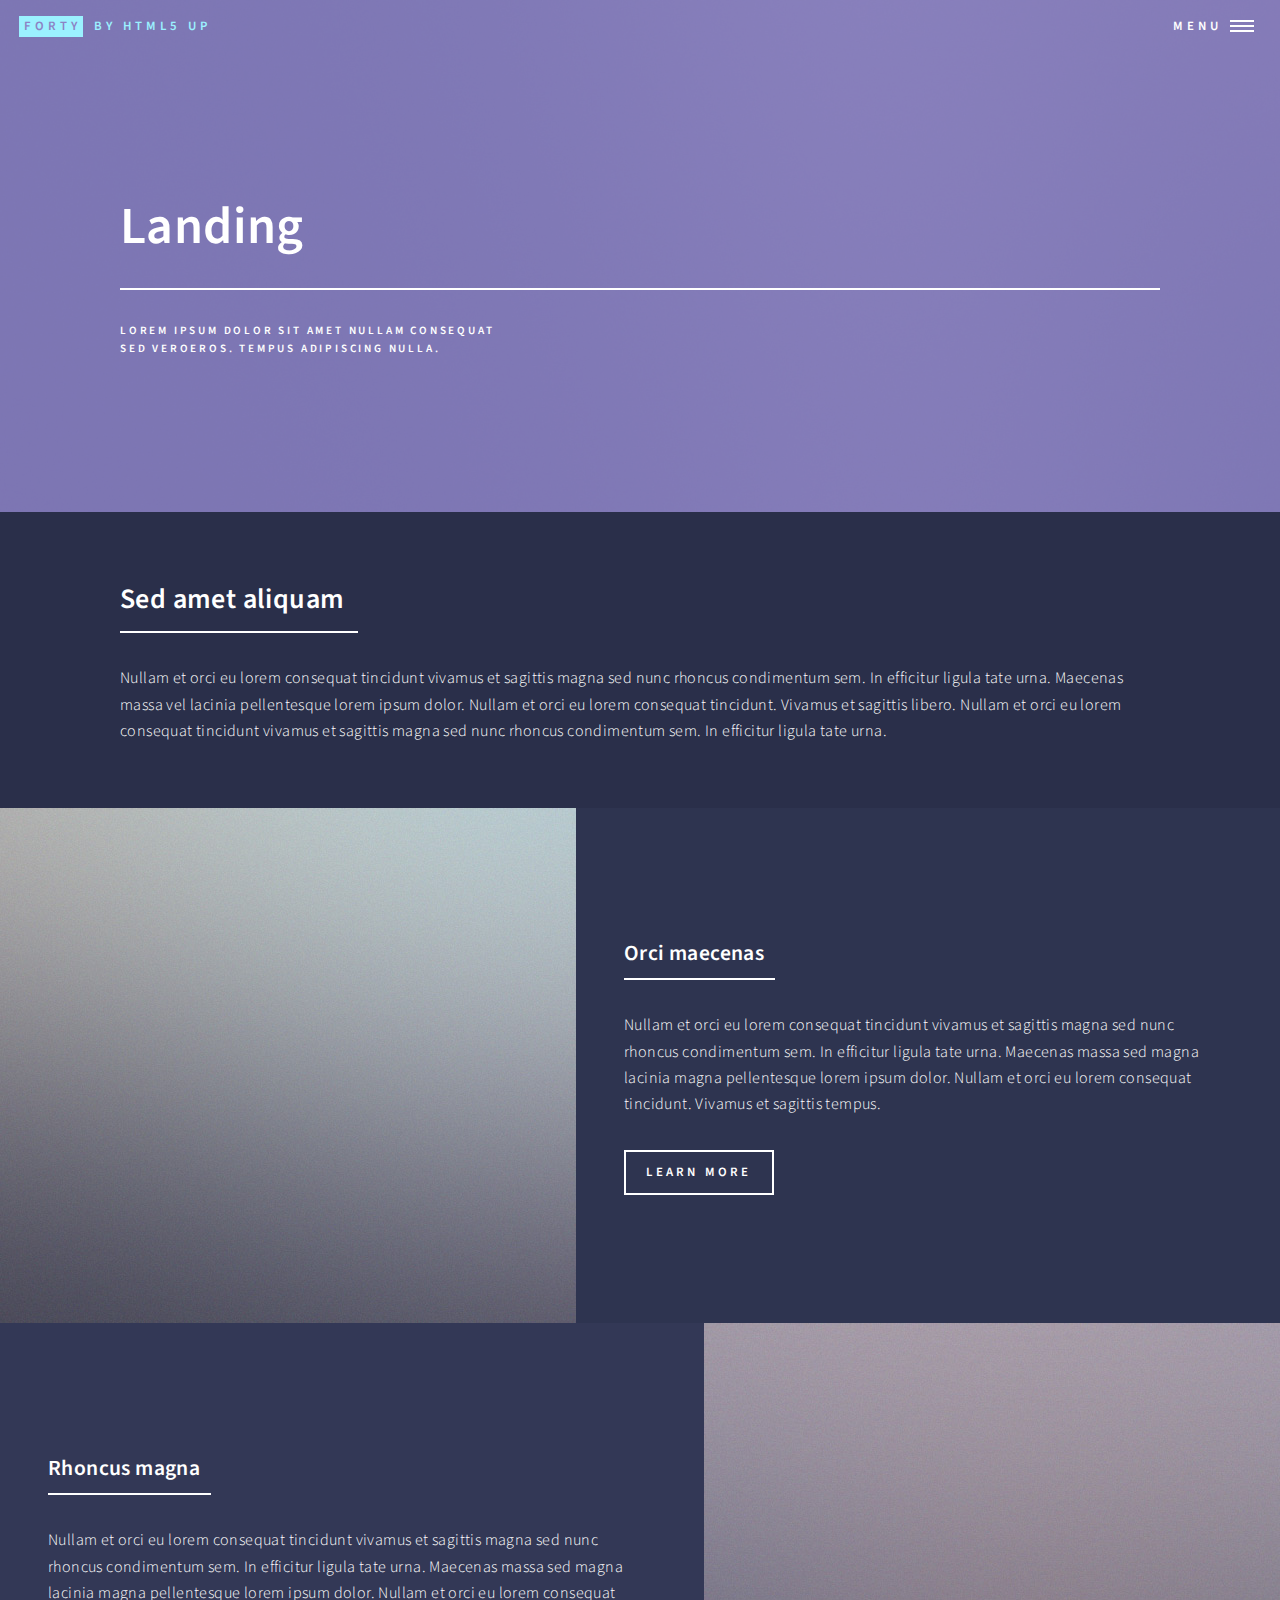
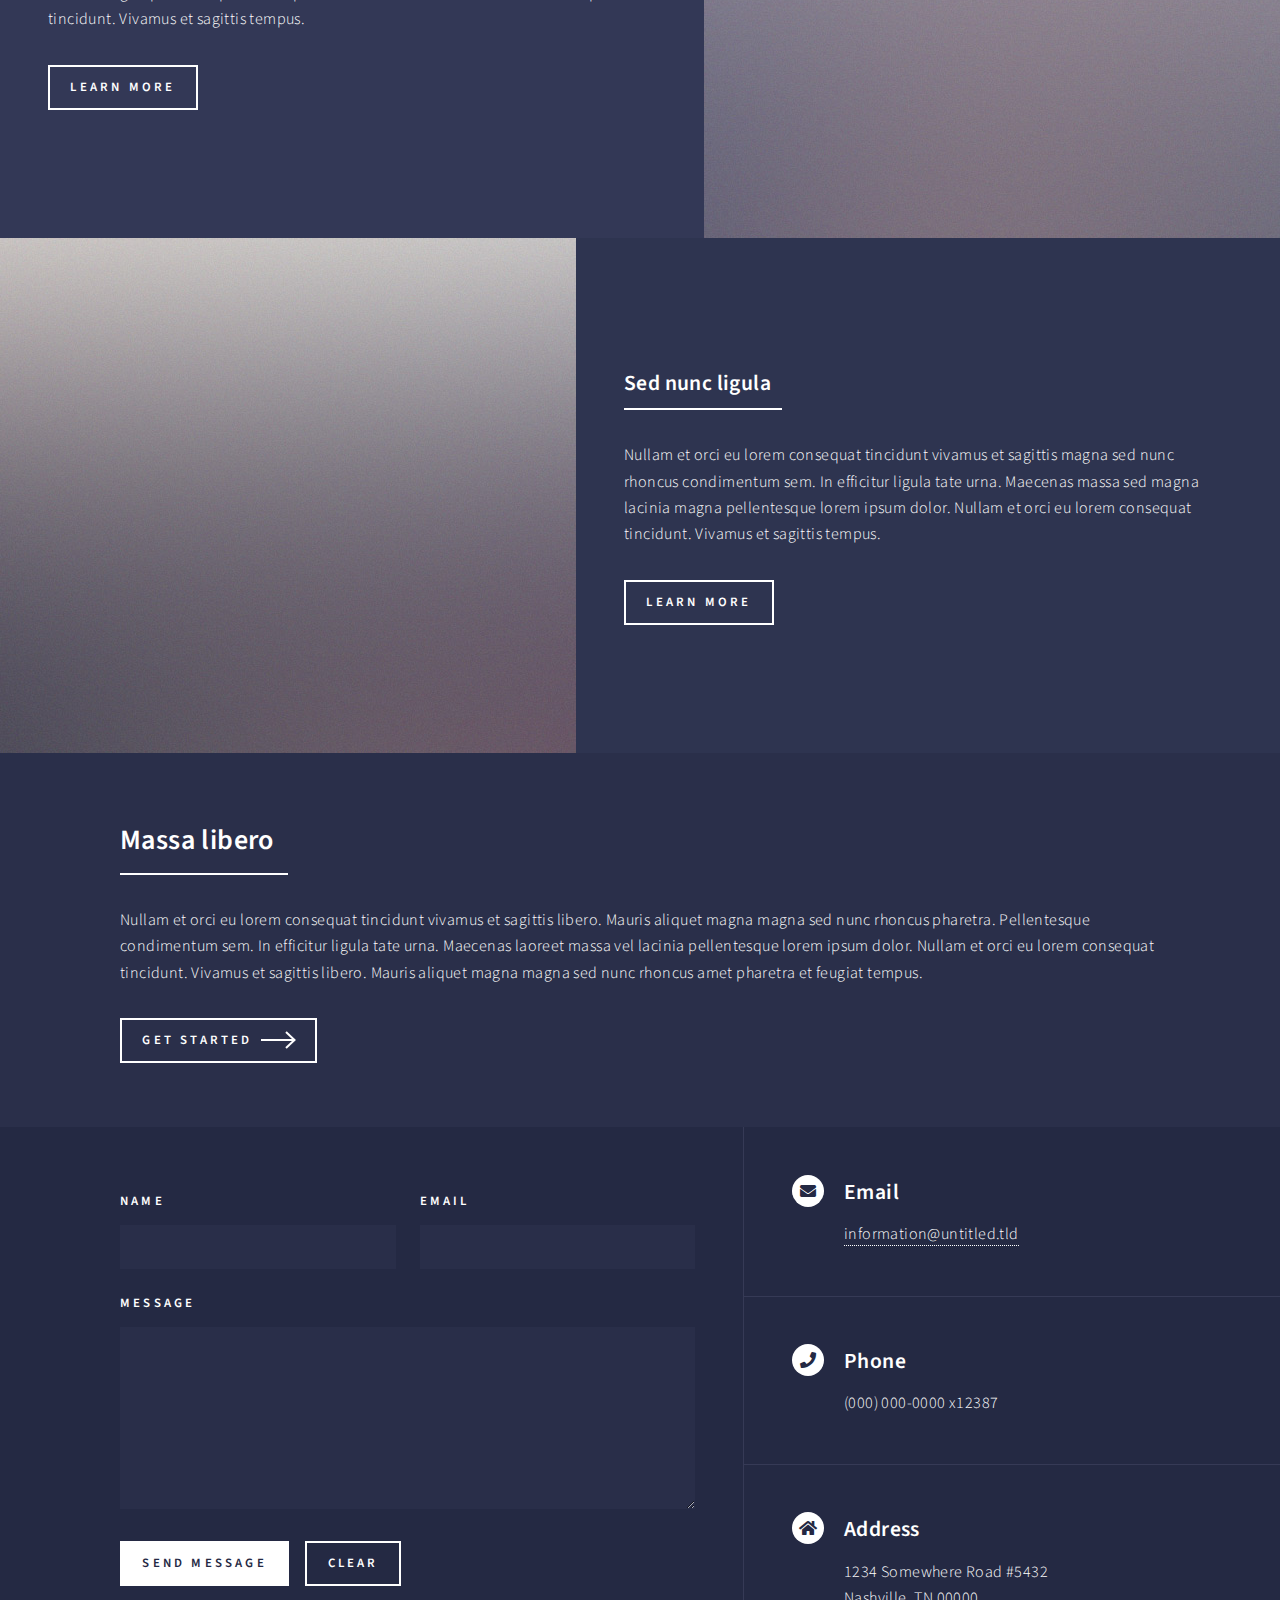
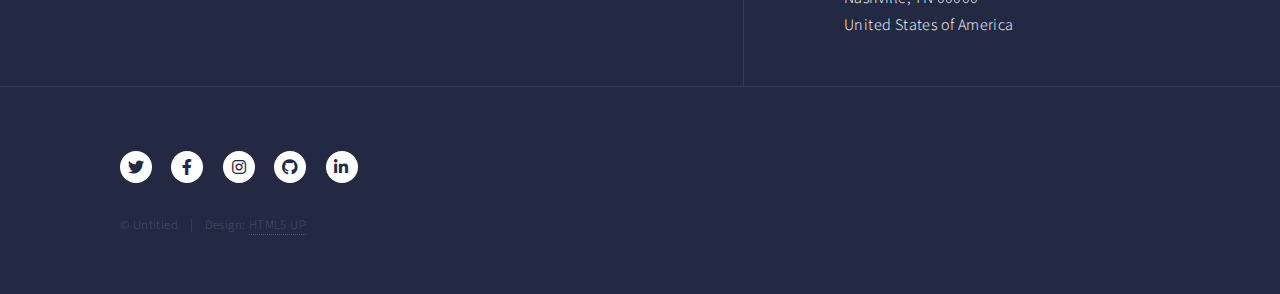
==== landing.html @ ec14e12d "first commit" ====
<!DOCTYPE HTML>
<!--
	Forty by HTML5 UP
	html5up.net | @ajlkn
	Free for personal and commercial use under the CCA 3.0 license (html5up.net/license)
-->
<html>
	<head>
		<title>Landing - Forty by HTML5 UP</title>
		<meta charset="utf-8" />
		<meta name="viewport" content="width=device-width, initial-scale=1, user-scalable=no" />
		<link rel="stylesheet" href="assets/css/main.css" />
		<noscript><link rel="stylesheet" href="assets/css/noscript.css" /></noscript>
	</head>
	<body class="is-preload">

		<!-- Wrapper -->
			<div id="wrapper">

				<!-- Header -->
				<!-- Note: The "styleN" class below should match that of the banner element. -->
					<header id="header" class="alt style2">
						<a href="index.html" class="logo"><strong>Forty</strong> <span>by HTML5 UP</span></a>
						<nav>
							<a href="#menu">Menu</a>
						</nav>
					</header>

				<!-- Menu -->
					<nav id="menu">
						<ul class="links">
							<li><a href="index.html">Home</a></li>
							<li><a href="landing.html">Landing</a></li>
							<li><a href="generic.html">Generic</a></li>
							<li><a href="elements.html">Elements</a></li>
						</ul>
						<ul class="actions stacked">
							<li><a href="#" class="button primary fit">Get Started</a></li>
							<li><a href="#" class="button fit">Log In</a></li>
						</ul>
					</nav>

				<!-- Banner -->
				<!-- Note: The "styleN" class below should match that of the header element. -->
					<section id="banner" class="style2">
						<div class="inner">
							<span class="image">
								<img src="images/pic07.jpg" alt="" />
							</span>
							<header class="major">
								<h1>Landing</h1>
							</header>
							<div class="content">
								<p>Lorem ipsum dolor sit amet nullam consequat<br />
								sed veroeros. tempus adipiscing nulla.</p>
							</div>
						</div>
					</section>

				<!-- Main -->
					<div id="main">

						<!-- One -->
							<section id="one">
								<div class="inner">
									<header class="major">
										<h2>Sed amet aliquam</h2>
									</header>
									<p>Nullam et orci eu lorem consequat tincidunt vivamus et sagittis magna sed nunc rhoncus condimentum sem. In efficitur ligula tate urna. Maecenas massa vel lacinia pellentesque lorem ipsum dolor. Nullam et orci eu lorem consequat tincidunt. Vivamus et sagittis libero. Nullam et orci eu lorem consequat tincidunt vivamus et sagittis magna sed nunc rhoncus condimentum sem. In efficitur ligula tate urna.</p>
								</div>
							</section>

						<!-- Two -->
							<section id="two" class="spotlights">
								<section>
									<a href="generic.html" class="image">
										<img src="images/pic08.jpg" alt="" data-position="center center" />
									</a>
									<div class="content">
										<div class="inner">
											<header class="major">
												<h3>Orci maecenas</h3>
											</header>
											<p>Nullam et orci eu lorem consequat tincidunt vivamus et sagittis magna sed nunc rhoncus condimentum sem. In efficitur ligula tate urna. Maecenas massa sed magna lacinia magna pellentesque lorem ipsum dolor. Nullam et orci eu lorem consequat tincidunt. Vivamus et sagittis tempus.</p>
											<ul class="actions">
												<li><a href="generic.html" class="button">Learn more</a></li>
											</ul>
										</div>
									</div>
								</section>
								<section>
									<a href="generic.html" class="image">
										<img src="images/pic09.jpg" alt="" data-position="top center" />
									</a>
									<div class="content">
										<div class="inner">
											<header class="major">
												<h3>Rhoncus magna</h3>
											</header>
											<p>Nullam et orci eu lorem consequat tincidunt vivamus et sagittis magna sed nunc rhoncus condimentum sem. In efficitur ligula tate urna. Maecenas massa sed magna lacinia magna pellentesque lorem ipsum dolor. Nullam et orci eu lorem consequat tincidunt. Vivamus et sagittis tempus.</p>
											<ul class="actions">
												<li><a href="generic.html" class="button">Learn more</a></li>
											</ul>
										</div>
									</div>
								</section>
								<section>
									<a href="generic.html" class="image">
										<img src="images/pic10.jpg" alt="" data-position="25% 25%" />
									</a>
									<div class="content">
										<div class="inner">
											<header class="major">
												<h3>Sed nunc ligula</h3>
											</header>
											<p>Nullam et orci eu lorem consequat tincidunt vivamus et sagittis magna sed nunc rhoncus condimentum sem. In efficitur ligula tate urna. Maecenas massa sed magna lacinia magna pellentesque lorem ipsum dolor. Nullam et orci eu lorem consequat tincidunt. Vivamus et sagittis tempus.</p>
											<ul class="actions">
												<li><a href="generic.html" class="button">Learn more</a></li>
											</ul>
										</div>
									</div>
								</section>
							</section>

						<!-- Three -->
							<section id="three">
								<div class="inner">
									<header class="major">
										<h2>Massa libero</h2>
									</header>
									<p>Nullam et orci eu lorem consequat tincidunt vivamus et sagittis libero. Mauris aliquet magna magna sed nunc rhoncus pharetra. Pellentesque condimentum sem. In efficitur ligula tate urna. Maecenas laoreet massa vel lacinia pellentesque lorem ipsum dolor. Nullam et orci eu lorem consequat tincidunt. Vivamus et sagittis libero. Mauris aliquet magna magna sed nunc rhoncus amet pharetra et feugiat tempus.</p>
									<ul class="actions">
										<li><a href="generic.html" class="button next">Get Started</a></li>
									</ul>
								</div>
							</section>

					</div>

				<!-- Contact -->
					<section id="contact">
						<div class="inner">
							<section>
								<form method="post" action="#">
									<div class="fields">
										<div class="field half">
											<label for="name">Name</label>
											<input type="text" name="name" id="name" />
										</div>
										<div class="field half">
											<label for="email">Email</label>
											<input type="text" name="email" id="email" />
										</div>
										<div class="field">
											<label for="message">Message</label>
											<textarea name="message" id="message" rows="6"></textarea>
										</div>
									</div>
									<ul class="actions">
										<li><input type="submit" value="Send Message" class="primary" /></li>
										<li><input type="reset" value="Clear" /></li>
									</ul>
								</form>
							</section>
							<section class="split">
								<section>
									<div class="contact-method">
										<span class="icon solid alt fa-envelope"></span>
										<h3>Email</h3>
										<a href="#">information@untitled.tld</a>
									</div>
								</section>
								<section>
									<div class="contact-method">
										<span class="icon solid alt fa-phone"></span>
										<h3>Phone</h3>
										<span>(000) 000-0000 x12387</span>
									</div>
								</section>
								<section>
									<div class="contact-method">
										<span class="icon solid alt fa-home"></span>
										<h3>Address</h3>
										<span>1234 Somewhere Road #5432<br />
										Nashville, TN 00000<br />
										United States of America</span>
									</div>
								</section>
							</section>
						</div>
					</section>

				<!-- Footer -->
					<footer id="footer">
						<div class="inner">
							<ul class="icons">
								<li><a href="#" class="icon brands alt fa-twitter"><span class="label">Twitter</span></a></li>
								<li><a href="#" class="icon brands alt fa-facebook-f"><span class="label">Facebook</span></a></li>
								<li><a href="#" class="icon brands alt fa-instagram"><span class="label">Instagram</span></a></li>
								<li><a href="#" class="icon brands alt fa-github"><span class="label">GitHub</span></a></li>
								<li><a href="#" class="icon brands alt fa-linkedin-in"><span class="label">LinkedIn</span></a></li>
							</ul>
							<ul class="copyright">
								<li>&copy; Untitled</li><li>Design: <a href="https://html5up.net">HTML5 UP</a></li>
							</ul>
						</div>
					</footer>

			</div>

		<!-- Scripts -->
			<script src="assets/js/jquery.min.js"></script>
			<script src="assets/js/jquery.scrolly.min.js"></script>
			<script src="assets/js/jquery.scrollex.min.js"></script>
			<script src="assets/js/browser.min.js"></script>
			<script src="assets/js/breakpoints.min.js"></script>
			<script src="assets/js/util.js"></script>
			<script src="assets/js/main.js"></script>

	</body>
</html>
---- assets/css/main.css ----
@import url(fontawesome-all.min.css);
@import url("https://fonts.googleapis.com/css?family=Source+Sans+Pro:300,300italic,600,600italic");

/*
	Forty by HTML5 UP
	html5up.net | @ajlkn
	Free for personal and commercial use under the CCA 3.0 license (html5up.net/license)
*/

html, body, div, span, applet, object,
iframe, h1, h2, h3, h4, h5, h6, p, blockquote,
pre, a, abbr, acronym, address, big, cite,
code, del, dfn, em, img, ins, kbd, q, s, samp,
small, strike, strong, sub, sup, tt, var, b,
u, i, center, dl, dt, dd, ol, ul, li, fieldset,
form, label, legend, table, caption, tbody,
tfoot, thead, tr, th, td, article, aside,
canvas, details, embed, figure, figcaption,
footer, header, hgroup, menu, nav, output, ruby,
section, summary, time, mark, audio, video {
	margin: 0;
	padding: 0;
	border: 0;
	font-size: 100%;
	font: inherit;
	vertical-align: baseline;}

article, aside, details, figcaption, figure,
footer, header, hgroup, menu, nav, section {
	display: block;}

body {
	line-height: 1;
}

ol, ul {
	list-style: none;
}

blockquote, q {
	quotes: none;
}

	blockquote:before, blockquote:after, q:before, q:after {
		content: '';
		content: none;
	}

table {
	border-collapse: collapse;
	border-spacing: 0;
}

body {
	-webkit-text-size-adjust: none;
}

mark {
	background-color: transparent;
	color: inherit;
}

input::-moz-focus-inner {
	border: 0;
	padding: 0;
}

input, select, textarea {
	-moz-appearance: none;
	-webkit-appearance: none;
	-ms-appearance: none;
	appearance: none;
}

/* Basic */

	@-ms-viewport {
		width: device-width;
	}

	body {
		-ms-overflow-style: scrollbar;
	}

	@media screen and (max-width: 480px) {

		html, body {
			min-width: 320px;
		}

	}

	html {
		box-sizing: border-box;
	}

	*, *:before, *:after {
		box-sizing: inherit;
	}

	body {
		background: #242943;
	}

		body.is-preload *, body.is-preload *:before, body.is-preload *:after {
			-moz-animation: none !important;
			-webkit-animation: none !important;
			-ms-animation: none !important;
			animation: none !important;
			-moz-transition: none !important;
			-webkit-transition: none !important;
			-ms-transition: none !important;
			transition: none !important;
		}

/* Type */

	body, input, select, textarea {
		color: #ffffff;
		font-family: "Source Sans Pro", Helvetica, sans-serif;
		font-size: 17pt;
		font-weight: 300;
		letter-spacing: 0.025em;
		line-height: 1.65;
	}

		@media screen and (max-width: 1680px) {

			body, input, select, textarea {
				font-size: 14pt;
			}

		}

		@media screen and (max-width: 1280px) {

			body, input, select, textarea {
				font-size: 12pt;
			}

		}

		@media screen and (max-width: 360px) {

			body, input, select, textarea {
				font-size: 11pt;
			}

		}

	a {
		-moz-transition: color 0.2s ease-in-out, border-bottom-color 0.2s ease-in-out;
		-webkit-transition: color 0.2s ease-in-out, border-bottom-color 0.2s ease-in-out;
		-ms-transition: color 0.2s ease-in-out, border-bottom-color 0.2s ease-in-out;
		transition: color 0.2s ease-in-out, border-bottom-color 0.2s ease-in-out;
		border-bottom: dotted 1px;
		color: inherit;
		text-decoration: none;
	}

		a:hover {
			border-bottom-color: transparent;
			color: #9bf1ff !important;
		}

		a:active {
			color: #53e3fb !important;
		}

	strong, b {
		color: #ffffff;
		font-weight: 600;
	}

	em, i {
		font-style: italic;
	}

	p {
		margin: 0 0 2em 0;
	}

	h1, h2, h3, h4, h5, h6 {
		color: #ffffff;
		font-weight: 600;
		line-height: 1.65;
		margin: 0 0 1em 0;
	}

		h1 a, h2 a, h3 a, h4 a, h5 a, h6 a {
			color: inherit;
			border-bottom: 0;
		}

	h1 {
		font-size: 2.5em;
	}

	h2 {
		font-size: 1.75em;
	}

	h3 {
		font-size: 1.35em;
	}

	h4 {
		font-size: 1.1em;
	}

	h5 {
		font-size: 0.9em;
	}

	h6 {
		font-size: 0.7em;
	}

	@media screen and (max-width: 736px) {

		h1 {
			font-size: 2em;
		}

		h2 {
			font-size: 1.5em;
		}

		h3 {
			font-size: 1.25em;
		}

	}

	sub {
		font-size: 0.8em;
		position: relative;
		top: 0.5em;
	}

	sup {
		font-size: 0.8em;
		position: relative;
		top: -0.5em;
	}

	blockquote {
		border-left: solid 4px rgba(212, 212, 255, 0.1);
		font-style: italic;
		margin: 0 0 2em 0;
		padding: 0.5em 0 0.5em 2em;
	}

	code {
		background: rgba(212, 212, 255, 0.035);
		font-family: "Courier New", monospace;
		font-size: 0.9em;
		margin: 0 0.25em;
		padding: 0.25em 0.65em;
	}

	pre {
		-webkit-overflow-scrolling: touch;
		font-family: "Courier New", monospace;
		font-size: 0.9em;
		margin: 0 0 2em 0;
	}

		pre code {
			display: block;
			line-height: 1.75;
			padding: 1em 1.5em;
			overflow-x: auto;
		}

	hr {
		border: 0;
		border-bottom: solid 1px rgba(212, 212, 255, 0.1);
		margin: 2em 0;
	}

		hr.major {
			margin: 3em 0;
		}

	.align-left {
		text-align: left;
	}

	.align-center {
		text-align: center;
	}

	.align-right {
		text-align: right;
	}

/* Row */

	.row {
		display: flex;
		flex-wrap: wrap;
		box-sizing: border-box;
		align-items: stretch;
	}

		.row > * {
			box-sizing: border-box;
		}

		.row.gtr-uniform > * > :last-child {
			margin-bottom: 0;
		}

		.row.aln-left {
			justify-content: flex-start;
		}

		.row.aln-center {
			justify-content: center;
		}

		.row.aln-right {
			justify-content: flex-end;
		}

		.row.aln-top {
			align-items: flex-start;
		}

		.row.aln-middle {
			align-items: center;
		}

		.row.aln-bottom {
			align-items: flex-end;
		}

		.row > .imp {
			order: -1;
		}

		.row > .col-1 {
			width: 8.33333%;
		}

		.row > .off-1 {
			margin-left: 8.33333%;
		}

		.row > .col-2 {
			width: 16.66667%;
		}

		.row > .off-2 {
			margin-left: 16.66667%;
		}

		.row > .col-3 {
			width: 25%;
		}

		.row > .off-3 {
			margin-left: 25%;
		}

		.row > .col-4 {
			width: 33.33333%;
		}

		.row > .off-4 {
			margin-left: 33.33333%;
		}

		.row > .col-5 {
			width: 41.66667%;
		}

		.row > .off-5 {
			margin-left: 41.66667%;
		}

		.row > .col-6 {
			width: 50%;
		}

		.row > .off-6 {
			margin-left: 50%;
		}

		.row > .col-7 {
			width: 58.33333%;
		}

		.row > .off-7 {
			margin-left: 58.33333%;
		}

		.row > .col-8 {
			width: 66.66667%;
		}

		.row > .off-8 {
			margin-left: 66.66667%;
		}

		.row > .col-9 {
			width: 75%;
		}

		.row > .off-9 {
			margin-left: 75%;
		}

		.row > .col-10 {
			width: 83.33333%;
		}

		.row > .off-10 {
			margin-left: 83.33333%;
		}

		.row > .col-11 {
			width: 91.66667%;
		}

		.row > .off-11 {
			margin-left: 91.66667%;
		}

		.row > .col-12 {
			width: 100%;
		}

		.row > .off-12 {
			margin-left: 100%;
		}

		.row.gtr-0 {
			margin-top: 0;
			margin-left: 0em;
		}

			.row.gtr-0 > * {
				padding: 0 0 0 0em;
			}

			.row.gtr-0.gtr-uniform {
				margin-top: 0em;
			}

				.row.gtr-0.gtr-uniform > * {
					padding-top: 0em;
				}

		.row.gtr-25 {
			margin-top: 0;
			margin-left: -0.5em;
		}

			.row.gtr-25 > * {
				padding: 0 0 0 0.5em;
			}

			.row.gtr-25.gtr-uniform {
				margin-top: -0.5em;
			}

				.row.gtr-25.gtr-uniform > * {
					padding-top: 0.5em;
				}

		.row.gtr-50 {
			margin-top: 0;
			margin-left: -1em;
		}

			.row.gtr-50 > * {
				padding: 0 0 0 1em;
			}

			.row.gtr-50.gtr-uniform {
				margin-top: -1em;
			}

				.row.gtr-50.gtr-uniform > * {
					padding-top: 1em;
				}

		.row {
			margin-top: 0;
			margin-left: -2em;
		}

			.row > * {
				padding: 0 0 0 2em;
			}

			.row.gtr-uniform {
				margin-top: -2em;
			}

				.row.gtr-uniform > * {
					padding-top: 2em;
				}

		.row.gtr-150 {
			margin-top: 0;
			margin-left: -3em;
		}

			.row.gtr-150 > * {
				padding: 0 0 0 3em;
			}

			.row.gtr-150.gtr-uniform {
				margin-top: -3em;
			}

				.row.gtr-150.gtr-uniform > * {
					padding-top: 3em;
				}

		.row.gtr-200 {
			margin-top: 0;
			margin-left: -4em;
		}

			.row.gtr-200 > * {
				padding: 0 0 0 4em;
			}

			.row.gtr-200.gtr-uniform {
				margin-top: -4em;
			}

				.row.gtr-200.gtr-uniform > * {
					padding-top: 4em;
				}

		@media screen and (max-width: 1680px) {

			.row {
				display: flex;
				flex-wrap: wrap;
				box-sizing: border-box;
				align-items: stretch;
			}

				.row > * {
					box-sizing: border-box;
				}

				.row.gtr-uniform > * > :last-child {
					margin-bottom: 0;
				}

				.row.aln-left {
					justify-content: flex-start;
				}

				.row.aln-center {
					justify-content: center;
				}

				.row.aln-right {
					justify-content: flex-end;
				}

				.row.aln-top {
					align-items: flex-start;
				}

				.row.aln-middle {
					align-items: center;
				}

				.row.aln-bottom {
					align-items: flex-end;
				}

				.row > .imp-xlarge {
					order: -1;
				}

				.row > .col-1-xlarge {
					width: 8.33333%;
				}

				.row > .off-1-xlarge {
					margin-left: 8.33333%;
				}

				.row > .col-2-xlarge {
					width: 16.66667%;
				}

				.row > .off-2-xlarge {
					margin-left: 16.66667%;
				}

				.row > .col-3-xlarge {
					width: 25%;
				}

				.row > .off-3-xlarge {
					margin-left: 25%;
				}

				.row > .col-4-xlarge {
					width: 33.33333%;
				}

				.row > .off-4-xlarge {
					margin-left: 33.33333%;
				}

				.row > .col-5-xlarge {
					width: 41.66667%;
				}

				.row > .off-5-xlarge {
					margin-left: 41.66667%;
				}

				.row > .col-6-xlarge {
					width: 50%;
				}

				.row > .off-6-xlarge {
					margin-left: 50%;
				}

				.row > .col-7-xlarge {
					width: 58.33333%;
				}

				.row > .off-7-xlarge {
					margin-left: 58.33333%;
				}

				.row > .col-8-xlarge {
					width: 66.66667%;
				}

				.row > .off-8-xlarge {
					margin-left: 66.66667%;
				}

				.row > .col-9-xlarge {
					width: 75%;
				}

				.row > .off-9-xlarge {
					margin-left: 75%;
				}

				.row > .col-10-xlarge {
					width: 83.33333%;
				}

				.row > .off-10-xlarge {
					margin-left: 83.33333%;
				}

				.row > .col-11-xlarge {
					width: 91.66667%;
				}

				.row > .off-11-xlarge {
					margin-left: 91.66667%;
				}

				.row > .col-12-xlarge {
					width: 100%;
				}

				.row > .off-12-xlarge {
					margin-left: 100%;
				}

				.row.gtr-0 {
					margin-top: 0;
					margin-left: 0em;
				}

					.row.gtr-0 > * {
						padding: 0 0 0 0em;
					}

					.row.gtr-0.gtr-uniform {
						margin-top: 0em;
					}

						.row.gtr-0.gtr-uniform > * {
							padding-top: 0em;
						}

				.row.gtr-25 {
					margin-top: 0;
					margin-left: -0.5em;
				}

					.row.gtr-25 > * {
						padding: 0 0 0 0.5em;
					}

					.row.gtr-25.gtr-uniform {
						margin-top: -0.5em;
					}

						.row.gtr-25.gtr-uniform > * {
							padding-top: 0.5em;
						}

				.row.gtr-50 {
					margin-top: 0;
					margin-left: -1em;
				}

					.row.gtr-50 > * {
						padding: 0 0 0 1em;
					}

					.row.gtr-50.gtr-uniform {
						margin-top: -1em;
					}

						.row.gtr-50.gtr-uniform > * {
							padding-top: 1em;
						}

				.row {
					margin-top: 0;
					margin-left: -2em;
				}

					.row > * {
						padding: 0 0 0 2em;
					}

					.row.gtr-uniform {
						margin-top: -2em;
					}

						.row.gtr-uniform > * {
							padding-top: 2em;
						}

				.row.gtr-150 {
					margin-top: 0;
					margin-left: -3em;
				}

					.row.gtr-150 > * {
						padding: 0 0 0 3em;
					}

					.row.gtr-150.gtr-uniform {
						margin-top: -3em;
					}

						.row.gtr-150.gtr-uniform > * {
							padding-top: 3em;
						}

				.row.gtr-200 {
					margin-top: 0;
					margin-left: -4em;
				}

					.row.gtr-200 > * {
						padding: 0 0 0 4em;
					}

					.row.gtr-200.gtr-uniform {
						margin-top: -4em;
					}

						.row.gtr-200.gtr-uniform > * {
							padding-top: 4em;
						}

		}

		@media screen and (max-width: 1280px) {

			.row {
				display: flex;
				flex-wrap: wrap;
				box-sizing: border-box;
				align-items: stretch;
			}

				.row > * {
					box-sizing: border-box;
				}

				.row.gtr-uniform > * > :last-child {
					margin-bottom: 0;
				}

				.row.aln-left {
					justify-content: flex-start;
				}

				.row.aln-center {
					justify-content: center;
				}

				.row.aln-right {
					justify-content: flex-end;
				}

				.row.aln-top {
					align-items: flex-start;
				}

				.row.aln-middle {
					align-items: center;
				}

				.row.aln-bottom {
					align-items: flex-end;
				}

				.row > .imp-large {
					order: -1;
				}

				.row > .col-1-large {
					width: 8.33333%;
				}

				.row > .off-1-large {
					margin-left: 8.33333%;
				}

				.row > .col-2-large {
					width: 16.66667%;
				}

				.row > .off-2-large {
					margin-left: 16.66667%;
				}

				.row > .col-3-large {
					width: 25%;
				}

				.row > .off-3-large {
					margin-left: 25%;
				}

				.row > .col-4-large {
					width: 33.33333%;
				}

				.row > .off-4-large {
					margin-left: 33.33333%;
				}

				.row > .col-5-large {
					width: 41.66667%;
				}

				.row > .off-5-large {
					margin-left: 41.66667%;
				}

				.row > .col-6-large {
					width: 50%;
				}

				.row > .off-6-large {
					margin-left: 50%;
				}

				.row > .col-7-large {
					width: 58.33333%;
				}

				.row > .off-7-large {
					margin-left: 58.33333%;
				}

				.row > .col-8-large {
					width: 66.66667%;
				}

				.row > .off-8-large {
					margin-left: 66.66667%;
				}

				.row > .col-9-large {
					width: 75%;
				}

				.row > .off-9-large {
					margin-left: 75%;
				}

				.row > .col-10-large {
					width: 83.33333%;
				}

				.row > .off-10-large {
					margin-left: 83.33333%;
				}

				.row > .col-11-large {
					width: 91.66667%;
				}

				.row > .off-11-large {
					margin-left: 91.66667%;
				}

				.row > .col-12-large {
					width: 100%;
				}

				.row > .off-12-large {
					margin-left: 100%;
				}

				.row.gtr-0 {
					margin-top: 0;
					margin-left: 0em;
				}

					.row.gtr-0 > * {
						padding: 0 0 0 0em;
					}

					.row.gtr-0.gtr-uniform {
						margin-top: 0em;
					}

						.row.gtr-0.gtr-uniform > * {
							padding-top: 0em;
						}

				.row.gtr-25 {
					margin-top: 0;
					margin-left: -0.375em;
				}

					.row.gtr-25 > * {
						padding: 0 0 0 0.375em;
					}

					.row.gtr-25.gtr-uniform {
						margin-top: -0.375em;
					}

						.row.gtr-25.gtr-uniform > * {
							padding-top: 0.375em;
						}

				.row.gtr-50 {
					margin-top: 0;
					margin-left: -0.75em;
				}

					.row.gtr-50 > * {
						padding: 0 0 0 0.75em;
					}

					.row.gtr-50.gtr-uniform {
						margin-top: -0.75em;
					}

						.row.gtr-50.gtr-uniform > * {
							padding-top: 0.75em;
						}

				.row {
					margin-top: 0;
					margin-left: -1.5em;
				}

					.row > * {
						padding: 0 0 0 1.5em;
					}

					.row.gtr-uniform {
						margin-top: -1.5em;
					}

						.row.gtr-uniform > * {
							padding-top: 1.5em;
						}

				.row.gtr-150 {
					margin-top: 0;
					margin-left: -2.25em;
				}

					.row.gtr-150 > * {
						padding: 0 0 0 2.25em;
					}

					.row.gtr-150.gtr-uniform {
						margin-top: -2.25em;
					}

						.row.gtr-150.gtr-uniform > * {
							padding-top: 2.25em;
						}

				.row.gtr-200 {
					margin-top: 0;
					margin-left: -3em;
				}

					.row.gtr-200 > * {
						padding: 0 0 0 3em;
					}

					.row.gtr-200.gtr-uniform {
						margin-top: -3em;
					}

						.row.gtr-200.gtr-uniform > * {
							padding-top: 3em;
						}

		}

		@media screen and (max-width: 980px) {

			.row {
				display: flex;
				flex-wrap: wrap;
				box-sizing: border-box;
				align-items: stretch;
			}

				.row > * {
					box-sizing: border-box;
				}

				.row.gtr-uniform > * > :last-child {
					margin-bottom: 0;
				}

				.row.aln-left {
					justify-content: flex-start;
				}

				.row.aln-center {
					justify-content: center;
				}

				.row.aln-right {
					justify-content: flex-end;
				}

				.row.aln-top {
					align-items: flex-start;
				}

				.row.aln-middle {
					align-items: center;
				}

				.row.aln-bottom {
					align-items: flex-end;
				}

				.row > .imp-medium {
					order: -1;
				}

				.row > .col-1-medium {
					width: 8.33333%;
				}

				.row > .off-1-medium {
					margin-left: 8.33333%;
				}

				.row > .col-2-medium {
					width: 16.66667%;
				}

				.row > .off-2-medium {
					margin-left: 16.66667%;
				}

				.row > .col-3-medium {
					width: 25%;
				}

				.row > .off-3-medium {
					margin-left: 25%;
				}

				.row > .col-4-medium {
					width: 33.33333%;
				}

				.row > .off-4-medium {
					margin-left: 33.33333%;
				}

				.row > .col-5-medium {
					width: 41.66667%;
				}

				.row > .off-5-medium {
					margin-left: 41.66667%;
				}

				.row > .col-6-medium {
					width: 50%;
				}

				.row > .off-6-medium {
					margin-left: 50%;
				}

				.row > .col-7-medium {
					width: 58.33333%;
				}

				.row > .off-7-medium {
					margin-left: 58.33333%;
				}

				.row > .col-8-medium {
					width: 66.66667%;
				}

				.row > .off-8-medium {
					margin-left: 66.66667%;
				}

				.row > .col-9-medium {
					width: 75%;
				}

				.row > .off-9-medium {
					margin-left: 75%;
				}

				.row > .col-10-medium {
					width: 83.33333%;
				}

				.row > .off-10-medium {
					margin-left: 83.33333%;
				}

				.row > .col-11-medium {
					width: 91.66667%;
				}

				.row > .off-11-medium {
					margin-left: 91.66667%;
				}

				.row > .col-12-medium {
					width: 100%;
				}

				.row > .off-12-medium {
					margin-left: 100%;
				}

				.row.gtr-0 {
					margin-top: 0;
					margin-left: 0em;
				}

					.row.gtr-0 > * {
						padding: 0 0 0 0em;
					}

					.row.gtr-0.gtr-uniform {
						margin-top: 0em;
					}

						.row.gtr-0.gtr-uniform > * {
							padding-top: 0em;
						}

				.row.gtr-25 {
					margin-top: 0;
					margin-left: -0.375em;
				}

					.row.gtr-25 > * {
						padding: 0 0 0 0.375em;
					}

					.row.gtr-25.gtr-uniform {
						margin-top: -0.375em;
					}

						.row.gtr-25.gtr-uniform > * {
							padding-top: 0.375em;
						}

				.row.gtr-50 {
					margin-top: 0;
					margin-left: -0.75em;
				}

					.row.gtr-50 > * {
						padding: 0 0 0 0.75em;
					}

					.row.gtr-50.gtr-uniform {
						margin-top: -0.75em;
					}

						.row.gtr-50.gtr-uniform > * {
							padding-top: 0.75em;
						}

				.row {
					margin-top: 0;
					margin-left: -1.5em;
				}

					.row > * {
						padding: 0 0 0 1.5em;
					}

					.row.gtr-uniform {
						margin-top: -1.5em;
					}

						.row.gtr-uniform > * {
							padding-top: 1.5em;
						}

				.row.gtr-150 {
					margin-top: 0;
					margin-left: -2.25em;
				}

					.row.gtr-150 > * {
						padding: 0 0 0 2.25em;
					}

					.row.gtr-150.gtr-uniform {
						margin-top: -2.25em;
					}

						.row.gtr-150.gtr-uniform > * {
							padding-top: 2.25em;
						}

				.row.gtr-200 {
					margin-top: 0;
					margin-left: -3em;
				}

					.row.gtr-200 > * {
						padding: 0 0 0 3em;
					}

					.row.gtr-200.gtr-uniform {
						margin-top: -3em;
					}

						.row.gtr-200.gtr-uniform > * {
							padding-top: 3em;
						}

		}

		@media screen and (max-width: 736px) {

			.row {
				display: flex;
				flex-wrap: wrap;
				box-sizing: border-box;
				align-items: stretch;
			}

				.row > * {
					box-sizing: border-box;
				}

				.row.gtr-uniform > * > :last-child {
					margin-bottom: 0;
				}

				.row.aln-left {
					justify-content: flex-start;
				}

				.row.aln-center {
					justify-content: center;
				}

				.row.aln-right {
					justify-content: flex-end;
				}

				.row.aln-top {
					align-items: flex-start;
				}

				.row.aln-middle {
					align-items: center;
				}

				.row.aln-bottom {
					align-items: flex-end;
				}

				.row > .imp-small {
					order: -1;
				}

				.row > .col-1-small {
					width: 8.33333%;
				}

				.row > .off-1-small {
					margin-left: 8.33333%;
				}

				.row > .col-2-small {
					width: 16.66667%;
				}

				.row > .off-2-small {
					margin-left: 16.66667%;
				}

				.row > .col-3-small {
					width: 25%;
				}

				.row > .off-3-small {
					margin-left: 25%;
				}

				.row > .col-4-small {
					width: 33.33333%;
				}

				.row > .off-4-small {
					margin-left: 33.33333%;
				}

				.row > .col-5-small {
					width: 41.66667%;
				}

				.row > .off-5-small {
					margin-left: 41.66667%;
				}

				.row > .col-6-small {
					width: 50%;
				}

				.row > .off-6-small {
					margin-left: 50%;
				}

				.row > .col-7-small {
					width: 58.33333%;
				}

				.row > .off-7-small {
					margin-left: 58.33333%;
				}

				.row > .col-8-small {
					width: 66.66667%;
				}

				.row > .off-8-small {
					margin-left: 66.66667%;
				}

				.row > .col-9-small {
					width: 75%;
				}

				.row > .off-9-small {
					margin-left: 75%;
				}

				.row > .col-10-small {
					width: 83.33333%;
				}

				.row > .off-10-small {
					margin-left: 83.33333%;
				}

				.row > .col-11-small {
					width: 91.66667%;
				}

				.row > .off-11-small {
					margin-left: 91.66667%;
				}

				.row > .col-12-small {
					width: 100%;
				}

				.row > .off-12-small {
					margin-left: 100%;
				}

				.row.gtr-0 {
					margin-top: 0;
					margin-left: 0em;
				}

					.row.gtr-0 > * {
						padding: 0 0 0 0em;
					}

					.row.gtr-0.gtr-uniform {
						margin-top: 0em;
					}

						.row.gtr-0.gtr-uniform > * {
							padding-top: 0em;
						}

				.row.gtr-25 {
					margin-top: 0;
					margin-left: -0.3125em;
				}

					.row.gtr-25 > * {
						padding: 0 0 0 0.3125em;
					}

					.row.gtr-25.gtr-uniform {
						margin-top: -0.3125em;
					}

						.row.gtr-25.gtr-uniform > * {
							padding-top: 0.3125em;
						}

				.row.gtr-50 {
					margin-top: 0;
					margin-left: -0.625em;
				}

					.row.gtr-50 > * {
						padding: 0 0 0 0.625em;
					}

					.row.gtr-50.gtr-uniform {
						margin-top: -0.625em;
					}

						.row.gtr-50.gtr-uniform > * {
							padding-top: 0.625em;
						}

				.row {
					margin-top: 0;
					margin-left: -1.25em;
				}

					.row > * {
						padding: 0 0 0 1.25em;
					}

					.row.gtr-uniform {
						margin-top: -1.25em;
					}

						.row.gtr-uniform > * {
							padding-top: 1.25em;
						}

				.row.gtr-150 {
					margin-top: 0;
					margin-left: -1.875em;
				}

					.row.gtr-150 > * {
						padding: 0 0 0 1.875em;
					}

					.row.gtr-150.gtr-uniform {
						margin-top: -1.875em;
					}

						.row.gtr-150.gtr-uniform > * {
							padding-top: 1.875em;
						}

				.row.gtr-200 {
					margin-top: 0;
					margin-left: -2.5em;
				}

					.row.gtr-200 > * {
						padding: 0 0 0 2.5em;
					}

					.row.gtr-200.gtr-uniform {
						margin-top: -2.5em;
					}

						.row.gtr-200.gtr-uniform > * {
							padding-top: 2.5em;
						}

		}

		@media screen and (max-width: 480px) {

			.row {
				display: flex;
				flex-wrap: wrap;
				box-sizing: border-box;
				align-items: stretch;
			}

				.row > * {
					box-sizing: border-box;
				}

				.row.gtr-uniform > * > :last-child {
					margin-bottom: 0;
				}

				.row.aln-left {
					justify-content: flex-start;
				}

				.row.aln-center {
					justify-content: center;
				}

				.row.aln-right {
					justify-content: flex-end;
				}

				.row.aln-top {
					align-items: flex-start;
				}

				.row.aln-middle {
					align-items: center;
				}

				.row.aln-bottom {
					align-items: flex-end;
				}

				.row > .imp-xsmall {
					order: -1;
				}

				.row > .col-1-xsmall {
					width: 8.33333%;
				}

				.row > .off-1-xsmall {
					margin-left: 8.33333%;
				}

				.row > .col-2-xsmall {
					width: 16.66667%;
				}

				.row > .off-2-xsmall {
					margin-left: 16.66667%;
				}

				.row > .col-3-xsmall {
					width: 25%;
				}

				.row > .off-3-xsmall {
					margin-left: 25%;
				}

				.row > .col-4-xsmall {
					width: 33.33333%;
				}

				.row > .off-4-xsmall {
					margin-left: 33.33333%;
				}

				.row > .col-5-xsmall {
					width: 41.66667%;
				}

				.row > .off-5-xsmall {
					margin-left: 41.66667%;
				}

				.row > .col-6-xsmall {
					width: 50%;
				}

				.row > .off-6-xsmall {
					margin-left: 50%;
				}

				.row > .col-7-xsmall {
					width: 58.33333%;
				}

				.row > .off-7-xsmall {
					margin-left: 58.33333%;
				}

				.row > .col-8-xsmall {
					width: 66.66667%;
				}

				.row > .off-8-xsmall {
					margin-left: 66.66667%;
				}

				.row > .col-9-xsmall {
					width: 75%;
				}

				.row > .off-9-xsmall {
					margin-left: 75%;
				}

				.row > .col-10-xsmall {
					width: 83.33333%;
				}

				.row > .off-10-xsmall {
					margin-left: 83.33333%;
				}

				.row > .col-11-xsmall {
					width: 91.66667%;
				}

				.row > .off-11-xsmall {
					margin-left: 91.66667%;
				}

				.row > .col-12-xsmall {
					width: 100%;
				}

				.row > .off-12-xsmall {
					margin-left: 100%;
				}

				.row.gtr-0 {
					margin-top: 0;
					margin-left: 0em;
				}

					.row.gtr-0 > * {
						padding: 0 0 0 0em;
					}

					.row.gtr-0.gtr-uniform {
						margin-top: 0em;
					}

						.row.gtr-0.gtr-uniform > * {
							padding-top: 0em;
						}

				.row.gtr-25 {
					margin-top: 0;
					margin-left: -0.3125em;
				}

					.row.gtr-25 > * {
						padding: 0 0 0 0.3125em;
					}

					.row.gtr-25.gtr-uniform {
						margin-top: -0.3125em;
					}

						.row.gtr-25.gtr-uniform > * {
							padding-top: 0.3125em;
						}

				.row.gtr-50 {
					margin-top: 0;
					margin-left: -0.625em;
				}

					.row.gtr-50 > * {
						padding: 0 0 0 0.625em;
					}

					.row.gtr-50.gtr-uniform {
						margin-top: -0.625em;
					}

						.row.gtr-50.gtr-uniform > * {
							padding-top: 0.625em;
						}

				.row {
					margin-top: 0;
					margin-left: -1.25em;
				}

					.row > * {
						padding: 0 0 0 1.25em;
					}

					.row.gtr-uniform {
						margin-top: -1.25em;
					}

						.row.gtr-uniform > * {
							padding-top: 1.25em;
						}

				.row.gtr-150 {
					margin-top: 0;
					margin-left: -1.875em;
				}

					.row.gtr-150 > * {
						padding: 0 0 0 1.875em;
					}

					.row.gtr-150.gtr-uniform {
						margin-top: -1.875em;
					}

						.row.gtr-150.gtr-uniform > * {
							padding-top: 1.875em;
						}

				.row.gtr-200 {
					margin-top: 0;
					margin-left: -2.5em;
				}

					.row.gtr-200 > * {
						padding: 0 0 0 2.5em;
					}

					.row.gtr-200.gtr-uniform {
						margin-top: -2.5em;
					}

						.row.gtr-200.gtr-uniform > * {
							padding-top: 2.5em;
						}

		}

/* Section/Article */

	section.special, article.special {
		text-align: center;
	}

	header.major {
		width: -moz-max-content;
		width: -webkit-max-content;
		width: -ms-max-content;
		width: max-content;
		margin-bottom: 2em;
	}

		header.major > :first-child {
			margin-bottom: 0;
			width: calc(100% + 0.5em);
		}

			header.major > :first-child:after {
				content: '';
				background-color: #ffffff;
				display: block;
				height: 2px;
				margin: 0.325em 0 0.5em 0;
				width: 100%;
			}

		header.major > p {
			font-size: 0.7em;
			font-weight: 600;
			letter-spacing: 0.25em;
			margin-bottom: 0;
			text-transform: uppercase;
		}

		body.is-ie header.major > :first-child:after {
			max-width: 9em;
		}

		body.is-ie header.major > h1:after {
			max-width: 100% !important;
		}

	@media screen and (max-width: 736px) {

		header.major > p br {
			display: none;
		}

	}

/* Form */

	form {
		margin: 0 0 2em 0;
	}

		form > :last-child {
			margin-bottom: 0;
		}

		form > .fields {
			display: -moz-flex;
			display: -webkit-flex;
			display: -ms-flex;
			display: flex;
			-moz-flex-wrap: wrap;
			-webkit-flex-wrap: wrap;
			-ms-flex-wrap: wrap;
			flex-wrap: wrap;
			width: calc(100% + 3em);
			margin: -1.5em 0 2em -1.5em;
		}

			form > .fields > .field {
				-moz-flex-grow: 0;
				-webkit-flex-grow: 0;
				-ms-flex-grow: 0;
				flex-grow: 0;
				-moz-flex-shrink: 0;
				-webkit-flex-shrink: 0;
				-ms-flex-shrink: 0;
				flex-shrink: 0;
				padding: 1.5em 0 0 1.5em;
				width: calc(100% - 1.5em);
			}

				form > .fields > .field.half {
					width: calc(50% - 0.75em);
				}

				form > .fields > .field.third {
					width: calc(100%/3 - 0.5em);
				}

				form > .fields > .field.quarter {
					width: calc(25% - 0.375em);
				}

		@media screen and (max-width: 480px) {

			form > .fields {
				width: calc(100% + 3em);
				margin: -1.5em 0 2em -1.5em;
			}

				form > .fields > .field {
					padding: 1.5em 0 0 1.5em;
					width: calc(100% - 1.5em);
				}

					form > .fields > .field.half {
						width: calc(100% - 1.5em);
					}

					form > .fields > .field.third {
						width: calc(100% - 1.5em);
					}

					form > .fields > .field.quarter {
						width: calc(100% - 1.5em);
					}

		}

	label {
		color: #ffffff;
		display: block;
		font-size: 0.8em;
		font-weight: 600;
		letter-spacing: 0.25em;
		margin: 0 0 1em 0;
		text-transform: uppercase;
	}

	input[type="text"],
	input[type="password"],
	input[type="email"],
	input[type="tel"],
	input[type="search"],
	input[type="url"],
	select,
	textarea {
		-moz-appearance: none;
		-webkit-appearance: none;
		-ms-appearance: none;
		appearance: none;
		background: rgba(212, 212, 255, 0.035);
		border: none;
		border-radius: 0;
		color: inherit;
		display: block;
		outline: 0;
		padding: 0 1em;
		text-decoration: none;
		width: 100%;
	}

		input[type="text"]:invalid,
		input[type="password"]:invalid,
		input[type="email"]:invalid,
		input[type="tel"]:invalid,
		input[type="search"]:invalid,
		input[type="url"]:invalid,
		select:invalid,
		textarea:invalid {
			box-shadow: none;
		}

		input[type="text"]:focus,
		input[type="password"]:focus,
		input[type="email"]:focus,
		input[type="tel"]:focus,
		input[type="search"]:focus,
		input[type="url"]:focus,
		select:focus,
		textarea:focus {
			border-color: #9bf1ff;
			box-shadow: 0 0 0 2px #9bf1ff;
		}

	select {
		background-image: url("data:image/svg+xml;charset=utf8,%3Csvg xmlns='http://www.w3.org/2000/svg' width='40' height='40' preserveAspectRatio='none' viewBox='0 0 40 40'%3E%3Cpath d='M9.4,12.3l10.4,10.4l10.4-10.4c0.2-0.2,0.5-0.4,0.9-0.4c0.3,0,0.6,0.1,0.9,0.4l3.3,3.3c0.2,0.2,0.4,0.5,0.4,0.9 c0,0.4-0.1,0.6-0.4,0.9L20.7,31.9c-0.2,0.2-0.5,0.4-0.9,0.4c-0.3,0-0.6-0.1-0.9-0.4L4.3,17.3c-0.2-0.2-0.4-0.5-0.4-0.9 c0-0.4,0.1-0.6,0.4-0.9l3.3-3.3c0.2-0.2,0.5-0.4,0.9-0.4S9.1,12.1,9.4,12.3z' fill='rgba(212, 212, 255, 0.1)' /%3E%3C/svg%3E");
		background-size: 1.25rem;
		background-repeat: no-repeat;
		background-position: calc(100% - 1rem) center;
		height: 2.75em;
		padding-right: 2.75em;
		text-overflow: ellipsis;
	}

		select option {
			color: #ffffff;
			background: #242943;
		}

		select:focus::-ms-value {
			background-color: transparent;
		}

		select::-ms-expand {
			display: none;
		}

	input[type="text"],
	input[type="password"],
	input[type="email"],
	input[type="tel"],
	input[type="search"],
	input[type="url"],
	select {
		height: 2.75em;
	}

	textarea {
		padding: 0.75em 1em;
	}

	input[type="checkbox"],
	input[type="radio"] {
		-moz-appearance: none;
		-webkit-appearance: none;
		-ms-appearance: none;
		appearance: none;
		display: block;
		float: left;
		margin-right: -2em;
		opacity: 0;
		width: 1em;
		z-index: -1;
	}

		input[type="checkbox"] + label,
		input[type="radio"] + label {
			text-decoration: none;
			color: #ffffff;
			cursor: pointer;
			display: inline-block;
			font-weight: 300;
			padding-left: 2.65em;
			padding-right: 0.75em;
			position: relative;
		}

			input[type="checkbox"] + label:before,
			input[type="radio"] + label:before {
				-moz-osx-font-smoothing: grayscale;
				-webkit-font-smoothing: antialiased;
				display: inline-block;
				font-style: normal;
				font-variant: normal;
				text-rendering: auto;
				line-height: 1;
				text-transform: none !important;
				font-family: 'Font Awesome 5 Free';
				font-weight: 900;
			}

			input[type="checkbox"] + label:before,
			input[type="radio"] + label:before {
				background: rgba(212, 212, 255, 0.035);
				content: '';
				display: inline-block;
				font-size: 0.8em;
				height: 2.0625em;
				left: 0;
				letter-spacing: 0;
				line-height: 2.0625em;
				position: absolute;
				text-align: center;
				top: 0;
				width: 2.0625em;
			}

		input[type="checkbox"]:checked + label:before,
		input[type="radio"]:checked + label:before {
			background: #ffffff;
			border-color: #9bf1ff;
			content: '\f00c';
			color: #242943;
		}

		input[type="checkbox"]:focus + label:before,
		input[type="radio"]:focus + label:before {
			box-shadow: 0 0 0 2px #9bf1ff;
		}

	input[type="radio"] + label:before {
		border-radius: 100%;
	}

	::-webkit-input-placeholder {
		color: rgba(244, 244, 255, 0.2) !important;
		opacity: 1.0;
	}

	:-moz-placeholder {
		color: rgba(244, 244, 255, 0.2) !important;
		opacity: 1.0;
	}

	::-moz-placeholder {
		color: rgba(244, 244, 255, 0.2) !important;
		opacity: 1.0;
	}

	:-ms-input-placeholder {
		color: rgba(244, 244, 255, 0.2) !important;
		opacity: 1.0;
	}

/* Box */

	.box {
		border: solid 1px rgba(212, 212, 255, 0.1);
		margin-bottom: 2em;
		padding: 1.5em;
	}

		.box > :last-child,
		.box > :last-child > :last-child,
		.box > :last-child > :last-child > :last-child {
			margin-bottom: 0;
		}

		.box.alt {
			border: 0;
			border-radius: 0;
			padding: 0;
		}

/* Icon */

	.icon {
		text-decoration: none;
		border-bottom: none;
		position: relative;
	}

		.icon:before {
			-moz-osx-font-smoothing: grayscale;
			-webkit-font-smoothing: antialiased;
			display: inline-block;
			font-style: normal;
			font-variant: normal;
			text-rendering: auto;
			line-height: 1;
			text-transform: none !important;
			font-family: 'Font Awesome 5 Free';
			font-weight: 400;
		}

		.icon > .label {
			display: none;
		}

		.icon:before {
			line-height: inherit;
		}

		.icon.solid:before {
			font-weight: 900;
		}

		.icon.brands:before {
			font-family: 'Font Awesome 5 Brands';
		}

		.icon.alt:before {
			background-color: #ffffff;
			border-radius: 100%;
			color: #242943;
			display: inline-block;
			height: 2em;
			line-height: 2em;
			text-align: center;
			width: 2em;
		}

	a.icon.alt:before {
		-moz-transition: background-color 0.2s ease-in-out;
		-webkit-transition: background-color 0.2s ease-in-out;
		-ms-transition: background-color 0.2s ease-in-out;
		transition: background-color 0.2s ease-in-out;
	}

	a.icon.alt:hover:before {
		background-color: #6fc3df;
	}

	a.icon.alt:active:before {
		background-color: #37a6cb;
	}

/* Image */

	.image {
		border: 0;
		display: inline-block;
		position: relative;
	}

		.image img {
			display: block;
		}

		.image.left, .image.right {
			max-width: 30%;
		}

			.image.left img, .image.right img {
				width: 100%;
			}

		.image.left {
			float: left;
			margin: 0 1.5em 1.25em 0;
			top: 0.25em;
		}

		.image.right {
			float: right;
			margin: 0 0 1.25em 1.5em;
			top: 0.25em;
		}

		.image.fit {
			display: block;
			margin: 0 0 2em 0;
			width: 100%;
		}

			.image.fit img {
				width: 100%;
			}

		.image.main {
			display: block;
			margin: 2.5em 0;
			width: 100%;
		}

			.image.main img {
				width: 100%;
			}

			@media screen and (max-width: 736px) {

				.image.main {
					margin: 1.5em 0;
				}

			}

/* List */

	ol {
		list-style: decimal;
		margin: 0 0 2em 0;
		padding-left: 1.25em;
	}

		ol li {
			padding-left: 0.25em;
		}

	ul {
		list-style: disc;
		margin: 0 0 2em 0;
		padding-left: 1em;
	}

		ul li {
			padding-left: 0.5em;
		}

		ul.alt {
			list-style: none;
			padding-left: 0;
		}

			ul.alt li {
				border-top: solid 1px rgba(212, 212, 255, 0.1);
				padding: 0.5em 0;
			}

				ul.alt li:first-child {
					border-top: 0;
					padding-top: 0;
				}

	dl {
		margin: 0 0 2em 0;
	}

		dl dt {
			display: block;
			font-weight: 600;
			margin: 0 0 1em 0;
		}

		dl dd {
			margin-left: 2em;
		}

/* Actions */

	ul.actions {
		display: -moz-flex;
		display: -webkit-flex;
		display: -ms-flex;
		display: flex;
		cursor: default;
		list-style: none;
		margin-left: -1em;
		padding-left: 0;
	}

		ul.actions li {
			padding: 0 0 0 1em;
			vertical-align: middle;
		}

		ul.actions.special {
			-moz-justify-content: center;
			-webkit-justify-content: center;
			-ms-justify-content: center;
			justify-content: center;
			width: 100%;
			margin-left: 0;
		}

			ul.actions.special li:first-child {
				padding-left: 0;
			}

		ul.actions.stacked {
			-moz-flex-direction: column;
			-webkit-flex-direction: column;
			-ms-flex-direction: column;
			flex-direction: column;
			margin-left: 0;
		}

			ul.actions.stacked li {
				padding: 1.3em 0 0 0;
			}

				ul.actions.stacked li:first-child {
					padding-top: 0;
				}

		ul.actions.fit {
			width: calc(100% + 1em);
		}

			ul.actions.fit li {
				-moz-flex-grow: 1;
				-webkit-flex-grow: 1;
				-ms-flex-grow: 1;
				flex-grow: 1;
				-moz-flex-shrink: 1;
				-webkit-flex-shrink: 1;
				-ms-flex-shrink: 1;
				flex-shrink: 1;
				width: 100%;
			}

				ul.actions.fit li > * {
					width: 100%;
				}

			ul.actions.fit.stacked {
				width: 100%;
			}

/* Icons */

	ul.icons {
		cursor: default;
		list-style: none;
		padding-left: 0;
	}

		ul.icons li {
			display: inline-block;
			padding: 0 1em 0 0;
		}

			ul.icons li:last-child {
				padding-right: 0;
			}

		@media screen and (max-width: 736px) {

			ul.icons li {
				padding: 0 0.75em 0 0;
			}

		}

/* Pagination */

	ul.pagination {
		cursor: default;
		list-style: none;
		padding-left: 0;
	}

		ul.pagination li {
			display: inline-block;
			padding-left: 0;
			vertical-align: middle;
		}

			ul.pagination li > .page {
				-moz-transition: background-color 0.2s ease-in-out, color 0.2s ease-in-out;
				-webkit-transition: background-color 0.2s ease-in-out, color 0.2s ease-in-out;
				-ms-transition: background-color 0.2s ease-in-out, color 0.2s ease-in-out;
				transition: background-color 0.2s ease-in-out, color 0.2s ease-in-out;
				border-bottom: 0;
				display: inline-block;
				font-size: 0.8em;
				font-weight: 600;
				height: 1.5em;
				line-height: 1.5em;
				margin: 0 0.125em;
				min-width: 1.5em;
				padding: 0 0.5em;
				text-align: center;
			}

				ul.pagination li > .page.active {
					background-color: #ffffff;
					color: #242943;
				}

					ul.pagination li > .page.active:hover {
						background-color: #9bf1ff;
						color: #242943 !important;
					}

					ul.pagination li > .page.active:active {
						background-color: #53e3fb;
					}

			ul.pagination li:first-child {
				padding-right: 0.75em;
			}

			ul.pagination li:last-child {
				padding-left: 0.75em;
			}

		@media screen and (max-width: 480px) {

			ul.pagination li:nth-child(n+2):nth-last-child(n+2) {
				display: none;
			}

			ul.pagination li:first-child {
				padding-right: 0;
			}

		}

/* Table */

	.table-wrapper {
		-webkit-overflow-scrolling: touch;
		overflow-x: auto;
	}

	table {
		margin: 0 0 2em 0;
		width: 100%;
	}

		table tbody tr {
			border: solid 1px rgba(212, 212, 255, 0.1);
			border-left: 0;
			border-right: 0;
		}

			table tbody tr:nth-child(2n + 1) {
				background-color: rgba(212, 212, 255, 0.035);
			}

		table td {
			padding: 0.75em 0.75em;
		}

		table th {
			color: #ffffff;
			font-size: 0.9em;
			font-weight: 600;
			padding: 0 0.75em 0.75em 0.75em;
			text-align: left;
		}

		table thead {
			border-bottom: solid 2px rgba(212, 212, 255, 0.1);
		}

		table tfoot {
			border-top: solid 2px rgba(212, 212, 255, 0.1);
		}

		table.alt {
			border-collapse: separate;
		}

			table.alt tbody tr td {
				border: solid 1px rgba(212, 212, 255, 0.1);
				border-left-width: 0;
				border-top-width: 0;
			}

				table.alt tbody tr td:first-child {
					border-left-width: 1px;
				}

			table.alt tbody tr:first-child td {
				border-top-width: 1px;
			}

			table.alt thead {
				border-bottom: 0;
			}

			table.alt tfoot {
				border-top: 0;
			}

/* Button */

	input[type="submit"],
	input[type="reset"],
	input[type="button"],
	button,
	.button {
		-moz-appearance: none;
		-webkit-appearance: none;
		-ms-appearance: none;
		appearance: none;
		-moz-transition: background-color 0.2s ease-in-out, box-shadow 0.2s ease-in-out, color 0.2s ease-in-out;
		-webkit-transition: background-color 0.2s ease-in-out, box-shadow 0.2s ease-in-out, color 0.2s ease-in-out;
		-ms-transition: background-color 0.2s ease-in-out, box-shadow 0.2s ease-in-out, color 0.2s ease-in-out;
		transition: background-color 0.2s ease-in-out, box-shadow 0.2s ease-in-out, color 0.2s ease-in-out;
		background-color: transparent;
		border: 0;
		border-radius: 0;
		box-shadow: inset 0 0 0 2px #ffffff;
		color: #ffffff;
		cursor: pointer;
		display: inline-block;
		font-size: 0.8em;
		font-weight: 600;
		height: 3.5em;
		letter-spacing: 0.25em;
		line-height: 3.5em;
		padding: 0 1.75em;
		text-align: center;
		text-decoration: none;
		text-transform: uppercase;
		white-space: nowrap;
	}

		input[type="submit"]:hover, input[type="submit"]:active,
		input[type="reset"]:hover,
		input[type="reset"]:active,
		input[type="button"]:hover,
		input[type="button"]:active,
		button:hover,
		button:active,
		.button:hover,
		.button:active {
			box-shadow: inset 0 0 0 2px #9bf1ff;
			color: #9bf1ff;
		}

		input[type="submit"]:active,
		input[type="reset"]:active,
		input[type="button"]:active,
		button:active,
		.button:active {
			background-color: rgba(155, 241, 255, 0.1);
			box-shadow: inset 0 0 0 2px #53e3fb;
			color: #53e3fb;
		}

		input[type="submit"].icon:before,
		input[type="reset"].icon:before,
		input[type="button"].icon:before,
		button.icon:before,
		.button.icon:before {
			margin-right: 0.5em;
		}

		input[type="submit"].fit,
		input[type="reset"].fit,
		input[type="button"].fit,
		button.fit,
		.button.fit {
			width: 100%;
		}

		input[type="submit"].small,
		input[type="reset"].small,
		input[type="button"].small,
		button.small,
		.button.small {
			font-size: 0.6em;
		}

		input[type="submit"].large,
		input[type="reset"].large,
		input[type="button"].large,
		button.large,
		.button.large {
			font-size: 1.25em;
			height: 3em;
			line-height: 3em;
		}

		input[type="submit"].next,
		input[type="reset"].next,
		input[type="button"].next,
		button.next,
		.button.next {
			padding-right: 4.5em;
			position: relative;
		}

			input[type="submit"].next:before, input[type="submit"].next:after,
			input[type="reset"].next:before,
			input[type="reset"].next:after,
			input[type="button"].next:before,
			input[type="button"].next:after,
			button.next:before,
			button.next:after,
			.button.next:before,
			.button.next:after {
				-moz-transition: opacity 0.2s ease-in-out;
				-webkit-transition: opacity 0.2s ease-in-out;
				-ms-transition: opacity 0.2s ease-in-out;
				transition: opacity 0.2s ease-in-out;
				background-position: center right;
				background-repeat: no-repeat;
				background-size: 36px 24px;
				content: '';
				display: block;
				height: 100%;
				position: absolute;
				right: 1.5em;
				top: 0;
				vertical-align: middle;
				width: 36px;
			}

			input[type="submit"].next:before,
			input[type="reset"].next:before,
			input[type="button"].next:before,
			button.next:before,
			.button.next:before {
				background-image: url("data:image/svg+xml;charset=utf8,%3Csvg xmlns='http://www.w3.org/2000/svg' xmlns:xlink='http://www.w3.org/1999/xlink' width='36px' height='24px' viewBox='0 0 36 24' zoomAndPan='disable'%3E%3Cstyle%3Eline %7B stroke: %23ffffff%3B stroke-width: 2px%3B %7D%3C/style%3E%3Cline x1='0' y1='12' x2='34' y2='12' /%3E%3Cline x1='25' y1='4' x2='34' y2='12.5' /%3E%3Cline x1='25' y1='20' x2='34' y2='11.5' /%3E%3C/svg%3E");
			}

			input[type="submit"].next:after,
			input[type="reset"].next:after,
			input[type="button"].next:after,
			button.next:after,
			.button.next:after {
				background-image: url("data:image/svg+xml;charset=utf8,%3Csvg xmlns='http://www.w3.org/2000/svg' xmlns:xlink='http://www.w3.org/1999/xlink' width='36px' height='24px' viewBox='0 0 36 24' zoomAndPan='disable'%3E%3Cstyle%3Eline %7B stroke: %239bf1ff%3B stroke-width: 2px%3B %7D%3C/style%3E%3Cline x1='0' y1='12' x2='34' y2='12' /%3E%3Cline x1='25' y1='4' x2='34' y2='12.5' /%3E%3Cline x1='25' y1='20' x2='34' y2='11.5' /%3E%3C/svg%3E");
				opacity: 0;
				z-index: 1;
			}

			input[type="submit"].next:hover:after, input[type="submit"].next:active:after,
			input[type="reset"].next:hover:after,
			input[type="reset"].next:active:after,
			input[type="button"].next:hover:after,
			input[type="button"].next:active:after,
			button.next:hover:after,
			button.next:active:after,
			.button.next:hover:after,
			.button.next:active:after {
				opacity: 1;
			}

			@media screen and (max-width: 1280px) {

				input[type="submit"].next,
				input[type="reset"].next,
				input[type="button"].next,
				button.next,
				.button.next {
					padding-right: 5em;
				}

			}

		input[type="submit"].primary,
		input[type="reset"].primary,
		input[type="button"].primary,
		button.primary,
		.button.primary {
			background-color: #ffffff;
			box-shadow: none;
			color: #242943;
		}

			input[type="submit"].primary:hover, input[type="submit"].primary:active,
			input[type="reset"].primary:hover,
			input[type="reset"].primary:active,
			input[type="button"].primary:hover,
			input[type="button"].primary:active,
			button.primary:hover,
			button.primary:active,
			.button.primary:hover,
			.button.primary:active {
				background-color: #9bf1ff;
				color: #242943 !important;
			}

			input[type="submit"].primary:active,
			input[type="reset"].primary:active,
			input[type="button"].primary:active,
			button.primary:active,
			.button.primary:active {
				background-color: #53e3fb;
			}

		input[type="submit"].disabled, input[type="submit"]:disabled,
		input[type="reset"].disabled,
		input[type="reset"]:disabled,
		input[type="button"].disabled,
		input[type="button"]:disabled,
		button.disabled,
		button:disabled,
		.button.disabled,
		.button:disabled {
			pointer-events: none;
			cursor: default;
			opacity: 0.25;
		}

/* Tiles */

	.tiles {
		display: -moz-flex;
		display: -webkit-flex;
		display: -ms-flex;
		display: flex;
		-moz-flex-wrap: wrap;
		-webkit-flex-wrap: wrap;
		-ms-flex-wrap: wrap;
		flex-wrap: wrap;
		border-top: 0 !important;
	}

		.tiles + * {
			border-top: 0 !important;
		}

		.tiles article {
			-moz-align-items: center;
			-webkit-align-items: center;
			-ms-align-items: center;
			align-items: center;
			display: -moz-flex;
			display: -webkit-flex;
			display: -ms-flex;
			display: flex;
			-moz-transition: -moz-transform 0.25s ease, opacity 0.25s ease, -moz-filter 1s ease, -webkit-filter 1s ease;
			-webkit-transition: -webkit-transform 0.25s ease, opacity 0.25s ease, -webkit-filter 1s ease, -webkit-filter 1s ease;
			-ms-transition: -ms-transform 0.25s ease, opacity 0.25s ease, -ms-filter 1s ease, -webkit-filter 1s ease;
			transition: transform 0.25s ease, opacity 0.25s ease, filter 1s ease, -webkit-filter 1s ease;
			padding: 4em 4em 2em 4em ;
			background-position: center;
			background-repeat: no-repeat;
			background-size: cover;
			cursor: default;
			height: 40vh;
			max-height: 40em;
			min-height: 23em;
			overflow: hidden;
			position: relative;
			width: 40%;
		}

			.tiles article .image {
				display: none;
			}

			.tiles article header {
				position: relative;
				z-index: 3;
			}

			.tiles article h3 {
				font-size: 1.75em;
			}

				.tiles article h3 a:hover {
					color: inherit !important;
				}

			.tiles article .link.primary {
				border: 0;
				height: 100%;
				left: 0;
				position: absolute;
				top: 0;
				width: 100%;
				z-index: 4;
			}

			.tiles article:before {
				-moz-transition: opacity 0.5s ease;
				-webkit-transition: opacity 0.5s ease;
				-ms-transition: opacity 0.5s ease;
				transition: opacity 0.5s ease;
				bottom: 0;
				content: '';
				display: block;
				height: 100%;
				left: 0;
				opacity: 0.85;
				position: absolute;
				width: 100%;
				z-index: 2;
			}

			.tiles article:after {
				background-color: rgba(36, 41, 67, 0.25);
				content: '';
				display: block;
				height: 100%;
				left: 0;
				position: absolute;
				top: 0;
				width: 100%;
				z-index: 1;
			}

			.tiles article:hover:before {
				opacity: 0;
			}

			.tiles article.is-transitioning {
				-moz-transform: scale(0.95);
				-webkit-transform: scale(0.95);
				-ms-transform: scale(0.95);
				transform: scale(0.95);
				-moz-filter: blur(0.5em);
				-webkit-filter: blur(0.5em);
				-ms-filter: blur(0.5em);
				filter: blur(0.5em);
				opacity: 0;
			}

			.tiles article:nth-child(4n - 1), .tiles article:nth-child(4n - 2) {
				width: 60%;
			}

			.tiles article:nth-child(6n - 5):before {
				background-color: #6fc3df;
			}

			.tiles article:nth-child(6n - 4):before {
				background-color: #8d82c4;
			}

			.tiles article:nth-child(6n - 3):before {
				background-color: #ec8d81;
			}

			.tiles article:nth-child(6n - 2):before {
				background-color: #e7b788;
			}

			.tiles article:nth-child(6n - 1):before {
				background-color: #8ea9e8;
			}

			.tiles article:nth-child(6n):before {
				background-color: #87c5a4;
			}

		@media screen and (max-width: 1280px) {

			.tiles article {
				padding: 4em 3em 2em 3em ;
				height: 30vh;
				max-height: 30em;
				min-height: 20em;
			}

		}

		@media screen and (max-width: 980px) {

			.tiles article {
				width: 50% !important;
			}

		}

		@media screen and (max-width: 736px) {

			.tiles article {
				padding: 3em 1.5em 1em 1.5em ;
				height: 16em;
				max-height: none;
				min-height: 0;
			}

				.tiles article h3 {
					font-size: 1.5em;
				}

		}

		@media screen and (max-width: 480px) {

			.tiles {
				display: block;
			}

				.tiles article {
					height: 20em;
					width: 100% !important;
				}

		}

/* Contact Method */

	.contact-method {
		margin: 0 0 2em 0;
		padding-left: 3.25em;
		position: relative;
	}

		.contact-method .icon {
			left: 0;
			position: absolute;
			top: 0;
		}

		.contact-method h3 {
			margin: 0 0 0.5em 0;
		}

/* Spotlights */

	.spotlights {
		border-top: 0 !important;
	}

		.spotlights + * {
			border-top: 0 !important;
		}

		.spotlights > section {
			display: -moz-flex;
			display: -webkit-flex;
			display: -ms-flex;
			display: flex;
			-moz-flex-direction: row;
			-webkit-flex-direction: row;
			-ms-flex-direction: row;
			flex-direction: row;
			background-color: #2e3450;
		}

			.spotlights > section > .image {
				background-position: center center;
				background-size: cover;
				border-radius: 0;
				display: block;
				position: relative;
				width: 30%;
			}

				.spotlights > section > .image img {
					border-radius: 0;
					display: block;
					width: 100%;
				}

				.spotlights > section > .image:before {
					background: rgba(36, 41, 67, 0.9);
					content: '';
					display: block;
					height: 100%;
					left: 0;
					opacity: 0;
					position: absolute;
					top: 0;
					width: 100%;
				}

			.spotlights > section > .content {
				display: -moz-flex;
				display: -webkit-flex;
				display: -ms-flex;
				display: flex;
				-moz-flex-direction: column;
				-webkit-flex-direction: column;
				-ms-flex-direction: column;
				flex-direction: column;
				-moz-justify-content: center;
				-webkit-justify-content: center;
				-ms-justify-content: center;
				justify-content: center;
				-moz-align-items: center;
				-webkit-align-items: center;
				-ms-align-items: center;
				align-items: center;
				padding: 2em 3em 0.1em 3em ;
				width: 70%;
			}

				.spotlights > section > .content > .inner {
					margin: 0 auto;
					max-width: 100%;
					width: 65em;
				}

			.spotlights > section:nth-child(2n) {
				-moz-flex-direction: row-reverse;
				-webkit-flex-direction: row-reverse;
				-ms-flex-direction: row-reverse;
				flex-direction: row-reverse;
				background-color: #333856;
			}

				.spotlights > section:nth-child(2n) > .content {
					-moz-align-items: -moz-flex-end;
					-webkit-align-items: -webkit-flex-end;
					-ms-align-items: -ms-flex-end;
					align-items: flex-end;
				}

		@media screen and (max-width: 1680px) {

			.spotlights > section > .image {
				width: 40%;
			}

			.spotlights > section > .content {
				width: 60%;
			}

		}

		@media screen and (max-width: 1280px) {

			.spotlights > section > .image {
				width: 45%;
			}

			.spotlights > section > .content {
				width: 55%;
			}

		}

		@media screen and (max-width: 980px) {

			.spotlights > section {
				display: block;
			}

				.spotlights > section > .image {
					width: 100%;
				}

				.spotlights > section > .content {
					padding: 4em 3em 2em 3em ;
					width: 100%;
				}

		}

		@media screen and (max-width: 736px) {

			.spotlights > section > .content {
				padding: 3em 1.5em 1em 1.5em ;
			}

		}

/* Header */

	@-moz-keyframes reveal-header {
		0% {
			top: -4em;
			opacity: 0;
		}

		100% {
			top: 0;
			opacity: 1;
		}
	}

	@-webkit-keyframes reveal-header {
		0% {
			top: -4em;
			opacity: 0;
		}

		100% {
			top: 0;
			opacity: 1;
		}
	}

	@-ms-keyframes reveal-header {
		0% {
			top: -4em;
			opacity: 0;
		}

		100% {
			top: 0;
			opacity: 1;
		}
	}

	@keyframes reveal-header {
		0% {
			top: -4em;
			opacity: 0;
		}

		100% {
			top: 0;
			opacity: 1;
		}
	}

	#header {
		display: -moz-flex;
		display: -webkit-flex;
		display: -ms-flex;
		display: flex;
		background-color: #2a2f4a;
		box-shadow: 0 0 0.25em 0 rgba(0, 0, 0, 0.15);
		cursor: default;
		font-weight: 600;
		height: 3.25em;
		left: 0;
		letter-spacing: 0.25em;
		line-height: 3.25em;
		margin: 0;
		position: fixed;
		text-transform: uppercase;
		top: 0;
		width: 100%;
		z-index: 10000;
	}

		#header .logo {
			border: 0;
			display: inline-block;
			font-size: 0.8em;
			height: inherit;
			line-height: inherit;
			padding: 0 1.5em;
		}

			#header .logo strong {
				-moz-transition: background-color 0.2s ease-in-out, color 0.2s ease-in-out;
				-webkit-transition: background-color 0.2s ease-in-out, color 0.2s ease-in-out;
				-ms-transition: background-color 0.2s ease-in-out, color 0.2s ease-in-out;
				transition: background-color 0.2s ease-in-out, color 0.2s ease-in-out;
				background-color: #ffffff;
				color: #242943;
				display: inline-block;
				line-height: 1.65em;
				margin-right: 0.325em;
				padding: 0 0.125em 0 0.375em;
			}

			#header .logo:hover strong {
				background-color: #9bf1ff;
			}

			#header .logo:active strong {
				background-color: #53e3fb;
			}

		#header nav {
			display: -moz-flex;
			display: -webkit-flex;
			display: -ms-flex;
			display: flex;
			-moz-justify-content: -moz-flex-end;
			-webkit-justify-content: -webkit-flex-end;
			-ms-justify-content: -ms-flex-end;
			justify-content: flex-end;
			-moz-flex-grow: 1;
			-webkit-flex-grow: 1;
			-ms-flex-grow: 1;
			flex-grow: 1;
			height: inherit;
			line-height: inherit;
		}

			#header nav a {
				border: 0;
				display: block;
				font-size: 0.8em;
				height: inherit;
				line-height: inherit;
				padding: 0 0.75em;
				position: relative;
				vertical-align: middle;
			}

				#header nav a:last-child {
					padding-right: 1.5em;
				}

				#header nav a[href="#menu"] {
					padding-right: 3.325em !important;
				}

					#header nav a[href="#menu"]:before, #header nav a[href="#menu"]:after {
						background-image: url("data:image/svg+xml;charset=utf8,%3Csvg xmlns='http://www.w3.org/2000/svg' width='24' height='32' viewBox='0 0 24 32' preserveAspectRatio='none'%3E%3Cstyle%3Eline %7B stroke-width: 2px%3B stroke: %23ffffff%3B %7D%3C/style%3E%3Cline x1='0' y1='11' x2='24' y2='11' /%3E%3Cline x1='0' y1='21' x2='24' y2='21' /%3E%3Cline x1='0' y1='16' x2='24' y2='16' /%3E%3C/svg%3E");
						background-position: center;
						background-repeat: no-repeat;
						background-size: 24px 32px;
						content: '';
						display: block;
						height: 100%;
						position: absolute;
						right: 1.5em;
						top: 0;
						vertical-align: middle;
						width: 24px;
					}

					#header nav a[href="#menu"]:after {
						-moz-transition: opacity 0.2s ease-in-out;
						-webkit-transition: opacity 0.2s ease-in-out;
						-ms-transition: opacity 0.2s ease-in-out;
						transition: opacity 0.2s ease-in-out;
						background-image: url("data:image/svg+xml;charset=utf8,%3Csvg xmlns='http://www.w3.org/2000/svg' width='24' height='32' viewBox='0 0 24 32' preserveAspectRatio='none'%3E%3Cstyle%3Eline %7B stroke-width: 2px%3B stroke: %239bf1ff%3B %7D%3C/style%3E%3Cline x1='0' y1='11' x2='24' y2='11' /%3E%3Cline x1='0' y1='21' x2='24' y2='21' /%3E%3Cline x1='0' y1='16' x2='24' y2='16' /%3E%3C/svg%3E");
						opacity: 0;
						z-index: 1;
					}

					#header nav a[href="#menu"]:hover:after, #header nav a[href="#menu"]:active:after {
						opacity: 1;
					}

					#header nav a[href="#menu"]:last-child {
						padding-right: 3.875em !important;
					}

						#header nav a[href="#menu"]:last-child:before, #header nav a[href="#menu"]:last-child:after {
							right: 2em;
						}

		#header.reveal {
			-moz-animation: reveal-header 0.35s ease;
			-webkit-animation: reveal-header 0.35s ease;
			-ms-animation: reveal-header 0.35s ease;
			animation: reveal-header 0.35s ease;
		}

		#header.alt {
			-moz-transition: opacity 2.5s ease;
			-webkit-transition: opacity 2.5s ease;
			-ms-transition: opacity 2.5s ease;
			transition: opacity 2.5s ease;
			-moz-transition-delay: 0.75s;
			-webkit-transition-delay: 0.75s;
			-ms-transition-delay: 0.75s;
			transition-delay: 0.75s;
			-moz-animation: none;
			-webkit-animation: none;
			-ms-animation: none;
			animation: none;
			background-color: transparent;
			box-shadow: none;
			position: absolute;
		}

			#header.alt.style1 .logo strong {
				color: #6fc3df;
			}

			#header.alt.style2 .logo strong {
				color: #8d82c4;
			}

			#header.alt.style3 .logo strong {
				color: #ec8d81;
			}

			#header.alt.style4 .logo strong {
				color: #e7b788;
			}

			#header.alt.style5 .logo strong {
				color: #8ea9e8;
			}

			#header.alt.style6 .logo strong {
				color: #87c5a4;
			}

		body.is-preload #header.alt {
			opacity: 0;
		}

		@media screen and (max-width: 1680px) {

			#header nav a[href="#menu"] {
				padding-right: 3.75em !important;
			}

				#header nav a[href="#menu"]:last-child {
					padding-right: 4.25em !important;
				}

		}

		@media screen and (max-width: 1280px) {

			#header nav a[href="#menu"] {
				padding-right: 4em !important;
			}

				#header nav a[href="#menu"]:last-child {
					padding-right: 4.5em !important;
				}

		}

		@media screen and (max-width: 736px) {

			#header {
				height: 2.75em;
				line-height: 2.75em;
			}

				#header .logo {
					padding: 0 1em;
				}

				#header nav a {
					padding: 0 0.5em;
				}

					#header nav a:last-child {
						padding-right: 1em;
					}

					#header nav a[href="#menu"] {
						padding-right: 3.25em !important;
					}

						#header nav a[href="#menu"]:before, #header nav a[href="#menu"]:after {
							right: 0.75em;
						}

						#header nav a[href="#menu"]:last-child {
							padding-right: 4em !important;
						}

							#header nav a[href="#menu"]:last-child:before, #header nav a[href="#menu"]:last-child:after {
								right: 1.5em;
							}

		}

		@media screen and (max-width: 480px) {

			#header .logo span {
				display: none;
			}

			#header nav a[href="#menu"] {
				overflow: hidden;
				padding-right: 0 !important;
				text-indent: 5em;
				white-space: nowrap;
				width: 5em;
			}

				#header nav a[href="#menu"]:before, #header nav a[href="#menu"]:after {
					right: 0;
					width: inherit;
				}

				#header nav a[href="#menu"]:last-child:before, #header nav a[href="#menu"]:last-child:after {
					width: 4em;
					right: 0;
				}

		}

/* Banner */

	#banner {
		-moz-align-items: center;
		-webkit-align-items: center;
		-ms-align-items: center;
		align-items: center;
		background-image: url("../../images/banner.jpg");
		display: -moz-flex;
		display: -webkit-flex;
		display: -ms-flex;
		display: flex;
		padding: 6em 0 2em 0 ;
		background-attachment: fixed;
		background-position: center;
		background-repeat: no-repeat;
		background-size: cover;
		border-bottom: 0 !important;
		cursor: default;
		height: 60vh;
		margin-bottom: -3.25em;
		max-height: 32em;
		min-height: 22em;
		position: relative;
		top: -3.25em;
	}

		#banner:after {
			-moz-transition: opacity 2.5s ease;
			-webkit-transition: opacity 2.5s ease;
			-ms-transition: opacity 2.5s ease;
			transition: opacity 2.5s ease;
			-moz-transition-delay: 0.75s;
			-webkit-transition-delay: 0.75s;
			-ms-transition-delay: 0.75s;
			transition-delay: 0.75s;
			pointer-events: none;
			background-color: #242943;
			content: '';
			display: block;
			height: 100%;
			left: 0;
			opacity: 0.85;
			position: absolute;
			top: 0;
			width: 100%;
			z-index: 1;
		}

		#banner h1 {
			font-size: 3.25em;
		}

		#banner > .inner {
			-moz-transition: opacity 1.5s ease, -moz-transform 0.5s ease-out, -moz-filter 0.5s ease, -webkit-filter 0.5s ease;
			-webkit-transition: opacity 1.5s ease, -webkit-transform 0.5s ease-out, -webkit-filter 0.5s ease, -webkit-filter 0.5s ease;
			-ms-transition: opacity 1.5s ease, -ms-transform 0.5s ease-out, -ms-filter 0.5s ease, -webkit-filter 0.5s ease;
			transition: opacity 1.5s ease, transform 0.5s ease-out, filter 0.5s ease, -webkit-filter 0.5s ease;
			padding: 0 !important;
			position: relative;
			z-index: 2;
		}

			#banner > .inner .image {
				display: none;
			}

			#banner > .inner header {
				width: auto;
			}

				#banner > .inner header > :first-child {
					width: auto;
				}

					#banner > .inner header > :first-child:after {
						max-width: 100%;
					}

			#banner > .inner .content {
				display: -moz-flex;
				display: -webkit-flex;
				display: -ms-flex;
				display: flex;
				-moz-align-items: center;
				-webkit-align-items: center;
				-ms-align-items: center;
				align-items: center;
				margin: 0 0 2em 0;
			}

				#banner > .inner .content > * {
					margin-right: 1.5em;
					margin-bottom: 0;
				}

				#banner > .inner .content > :last-child {
					margin-right: 0;
				}

				#banner > .inner .content p {
					font-size: 0.7em;
					font-weight: 600;
					letter-spacing: 0.25em;
					text-transform: uppercase;
				}

		#banner.major {
			height: 75vh;
			min-height: 30em;
			max-height: 50em;
		}

			#banner.major.alt {
				opacity: 0.75;
			}

		#banner.style1:after {
			background-color: #6fc3df;
		}

		#banner.style2:after {
			background-color: #8d82c4;
		}

		#banner.style3:after {
			background-color: #ec8d81;
		}

		#banner.style4:after {
			background-color: #e7b788;
		}

		#banner.style5:after {
			background-color: #8ea9e8;
		}

		#banner.style6:after {
			background-color: #87c5a4;
		}

		body.is-preload #banner:after {
			opacity: 1.0;
		}

		body.is-preload #banner > .inner {
			-moz-filter: blur(0.125em);
			-webkit-filter: blur(0.125em);
			-ms-filter: blur(0.125em);
			filter: blur(0.125em);
			-moz-transform: translateX(-0.5em);
			-webkit-transform: translateX(-0.5em);
			-ms-transform: translateX(-0.5em);
			transform: translateX(-0.5em);
			opacity: 0;
		}

		@media screen and (max-width: 1280px) {

			#banner {
				background-attachment: scroll;
			}

		}

		@media screen and (max-width: 736px) {

			#banner {
				padding: 5em 0 1em 0 ;
				height: auto;
				margin-bottom: -2.75em;
				max-height: none;
				min-height: 0;
				top: -2.75em;
			}

				#banner h1 {
					font-size: 2em;
				}

				#banner > .inner .content {
					display: block;
				}

					#banner > .inner .content > * {
						margin-right: 0;
						margin-bottom: 2em;
					}

				#banner.major {
					height: auto;
					min-height: 0;
					max-height: none;
				}

		}

		@media screen and (max-width: 480px) {

			#banner {
				padding: 6em 0 2em 0 ;
			}

				#banner > .inner .content p br {
					display: none;
				}

				#banner.major {
					padding: 8em 0 4em 0 ;
				}

		}

/* Main */

	#main {
		background-color: #2a2f4a;
	}

		#main > * {
			border-top: solid 1px rgba(212, 212, 255, 0.1);
		}

			#main > *:first-child {
				border-top: 0;
			}

			#main > * > .inner {
				padding: 4em 0 2em 0 ;
				margin: 0 auto;
				max-width: 65em;
				width: calc(100% - 6em);
			}

				@media screen and (max-width: 736px) {

					#main > * > .inner {
						padding: 3em 0 1em 0 ;
						width: calc(100% - 3em);
					}

				}

		#main.alt {
			background-color: transparent;
			border-bottom: solid 1px rgba(212, 212, 255, 0.1);
		}

/* Contact */

	#contact {
		border-bottom: solid 1px rgba(212, 212, 255, 0.1);
		overflow-x: hidden;
	}

		#contact > .inner {
			display: -moz-flex;
			display: -webkit-flex;
			display: -ms-flex;
			display: flex;
			padding: 0 !important;
		}

			#contact > .inner > :nth-child(2n - 1) {
				padding: 4em 3em 2em 0 ;
				border-right: solid 1px rgba(212, 212, 255, 0.1);
				width: 60%;
			}

			#contact > .inner > :nth-child(2n) {
				padding-left: 3em;
				width: 40%;
			}

			#contact > .inner > .split {
				padding: 0;
			}

				#contact > .inner > .split > * {
					padding: 3em 0 1em 3em ;
					position: relative;
				}

					#contact > .inner > .split > *:before {
						border-top: solid 1px rgba(212, 212, 255, 0.1);
						content: '';
						display: block;
						margin-left: -3em;
						position: absolute;
						top: 0;
						width: calc(100vw + 3em);
					}

				#contact > .inner > .split > :first-child:before {
					display: none;
				}

		@media screen and (max-width: 980px) {

			#contact > .inner {
				display: block;
			}

				#contact > .inner > :nth-child(2n - 1) {
					padding: 4em 0 2em 0 ;
					border-right: 0;
					width: 100%;
				}

				#contact > .inner > :nth-child(2n) {
					padding-left: 0;
					width: 100%;
				}

				#contact > .inner > .split > * {
					padding: 3em 0 1em 0 ;
				}

				#contact > .inner > .split > :first-child:before {
					display: block;
				}

		}

		@media screen and (max-width: 736px) {

			#contact > .inner > :nth-child(2n - 1) {
				padding: 3em 0 1em 0 ;
			}

		}

/* Footer */

	#footer .copyright {
		font-size: 0.8em;
		list-style: none;
		padding-left: 0;
	}

		#footer .copyright li {
			border-left: solid 1px rgba(212, 212, 255, 0.1);
			color: rgba(244, 244, 255, 0.2);
			display: inline-block;
			line-height: 1;
			margin-left: 1em;
			padding-left: 1em;
		}

			#footer .copyright li:first-child {
				border-left: 0;
				margin-left: 0;
				padding-left: 0;
			}

	@media screen and (max-width: 480px) {

		#footer .copyright li {
			display: block;
			border-left: 0;
			margin-left: 0;
			padding-left: 0;
			line-height: inherit;
		}

	}

/* Wrapper */

	#wrapper {
		-moz-transition: -moz-filter 0.35s ease, -webkit-filter 0.35s ease, opacity 0.375s ease-out;
		-webkit-transition: -webkit-filter 0.35s ease, -webkit-filter 0.35s ease, opacity 0.375s ease-out;
		-ms-transition: -ms-filter 0.35s ease, -webkit-filter 0.35s ease, opacity 0.375s ease-out;
		transition: filter 0.35s ease, -webkit-filter 0.35s ease, opacity 0.375s ease-out;
		padding-top: 3.25em;
	}

		#wrapper.is-transitioning {
			opacity: 0;
		}

		#wrapper > * > .inner {
			padding: 4em 0 2em 0 ;
			margin: 0 auto;
			max-width: 65em;
			width: calc(100% - 6em);
		}

			@media screen and (max-width: 736px) {

				#wrapper > * > .inner {
					padding: 3em 0 1em 0 ;
					width: calc(100% - 3em);
				}

			}

		@media screen and (max-width: 736px) {

			#wrapper {
				padding-top: 2.75em;
			}

		}

/* Menu */

	#menu {
		-moz-transition: -moz-transform 0.35s ease, opacity 0.35s ease, visibility 0.35s;
		-webkit-transition: -webkit-transform 0.35s ease, opacity 0.35s ease, visibility 0.35s;
		-ms-transition: -ms-transform 0.35s ease, opacity 0.35s ease, visibility 0.35s;
		transition: transform 0.35s ease, opacity 0.35s ease, visibility 0.35s;
		-moz-align-items: center;
		-webkit-align-items: center;
		-ms-align-items: center;
		align-items: center;
		display: -moz-flex;
		display: -webkit-flex;
		display: -ms-flex;
		display: flex;
		-moz-justify-content: center;
		-webkit-justify-content: center;
		-ms-justify-content: center;
		justify-content: center;
		pointer-events: none;
		background: rgba(36, 41, 67, 0.9);
		box-shadow: none;
		height: 100%;
		left: 0;
		opacity: 0;
		overflow: hidden;
		padding: 3em 2em;
		position: fixed;
		top: 0;
		visibility: hidden;
		width: 100%;
		z-index: 10002;
	}

		#menu .inner {
			-moz-transition: -moz-transform 0.35s ease-out, opacity 0.35s ease, visibility 0.35s;
			-webkit-transition: -webkit-transform 0.35s ease-out, opacity 0.35s ease, visibility 0.35s;
			-ms-transition: -ms-transform 0.35s ease-out, opacity 0.35s ease, visibility 0.35s;
			transition: transform 0.35s ease-out, opacity 0.35s ease, visibility 0.35s;
			-moz-transform: rotateX(20deg);
			-webkit-transform: rotateX(20deg);
			-ms-transform: rotateX(20deg);
			transform: rotateX(20deg);
			-webkit-overflow-scrolling: touch;
			max-width: 100%;
			max-height: 100vh;
			opacity: 0;
			overflow: auto;
			text-align: center;
			visibility: hidden;
			width: 18em;
		}

			#menu .inner > :first-child {
				margin-top: 2em;
			}

			#menu .inner > :last-child {
				margin-bottom: 3em;
			}

		#menu ul {
			margin: 0 0 1em 0;
		}

			#menu ul.links {
				list-style: none;
				padding: 0;
			}

				#menu ul.links > li {
					padding: 0;
				}

					#menu ul.links > li > a:not(.button) {
						border: 0;
						border-top: solid 1px rgba(212, 212, 255, 0.1);
						display: block;
						font-size: 0.8em;
						font-weight: 600;
						letter-spacing: 0.25em;
						line-height: 4em;
						text-decoration: none;
						text-transform: uppercase;
					}

					#menu ul.links > li > .button {
						display: block;
						margin: 0.5em 0 0 0;
					}

					#menu ul.links > li:first-child > a:not(.button) {
						border-top: 0 !important;
					}

		#menu .close {
			-moz-transition: color 0.2s ease-in-out;
			-webkit-transition: color 0.2s ease-in-out;
			-ms-transition: color 0.2s ease-in-out;
			transition: color 0.2s ease-in-out;
			-webkit-tap-highlight-color: rgba(0, 0, 0, 0);
			border: 0;
			cursor: pointer;
			display: block;
			height: 4em;
			line-height: 4em;
			overflow: hidden;
			padding-right: 1.25em;
			position: absolute;
			right: 0;
			text-align: right;
			text-indent: 8em;
			top: 0;
			vertical-align: middle;
			white-space: nowrap;
			width: 8em;
		}

			#menu .close:before, #menu .close:after {
				-moz-transition: opacity 0.2s ease-in-out;
				-webkit-transition: opacity 0.2s ease-in-out;
				-ms-transition: opacity 0.2s ease-in-out;
				transition: opacity 0.2s ease-in-out;
				background-position: center;
				background-repeat: no-repeat;
				content: '';
				display: block;
				height: 4em;
				position: absolute;
				right: 0;
				top: 0;
				width: 4em;
			}

			#menu .close:before {
				background-image: url("data:image/svg+xml;charset=utf8,%3Csvg xmlns='http://www.w3.org/2000/svg' xmlns:xlink='http://www.w3.org/1999/xlink' width='20px' height='20px' viewBox='0 0 20 20' zoomAndPan='disable'%3E%3Cstyle%3Eline %7B stroke: %23ffffff%3B stroke-width: 2%3B %7D%3C/style%3E%3Cline x1='0' y1='0' x2='20' y2='20' /%3E%3Cline x1='20' y1='0' x2='0' y2='20' /%3E%3C/svg%3E");
			}

			#menu .close:after {
				background-image: url("data:image/svg+xml;charset=utf8,%3Csvg xmlns='http://www.w3.org/2000/svg' xmlns:xlink='http://www.w3.org/1999/xlink' width='20px' height='20px' viewBox='0 0 20 20' zoomAndPan='disable'%3E%3Cstyle%3Eline %7B stroke: %239bf1ff%3B stroke-width: 2%3B %7D%3C/style%3E%3Cline x1='0' y1='0' x2='20' y2='20' /%3E%3Cline x1='20' y1='0' x2='0' y2='20' /%3E%3C/svg%3E");
				opacity: 0;
			}

			#menu .close:hover:after, #menu .close:active:after {
				opacity: 1;
			}

	body.is-ie #menu {
		background: rgba(42, 47, 74, 0.975);
	}

	body.is-menu-visible #wrapper {
		-moz-filter: blur(0.5em);
		-webkit-filter: blur(0.5em);
		-ms-filter: blur(0.5em);
		filter: blur(0.5em);
	}

	body.is-menu-visible #menu {
		pointer-events: auto;
		opacity: 1;
		visibility: visible;
	}

		body.is-menu-visible #menu .inner {
			-moz-transform: none;
			-webkit-transform: none;
			-ms-transform: none;
			transform: none;
			opacity: 1;
			visibility: visible;
		}
---- assets/css/noscript.css ----
/*
	Forty by HTML5 UP
	html5up.net | @ajlkn
	Free for personal and commercial use under the CCA 3.0 license (html5up.net/license)
*/

/* Banner */

	body.is-preload #banner:after {
		opacity: 0.85;
	}

	body.is-preload #banner > .inner {
		-moz-filter: none;
		-webkit-filter: none;
		-ms-filter: none;
		filter: none;
		-moz-transform: none;
		-webkit-transform: none;
		-ms-transform: none;
		transform: none;
		opacity: 1;
	}
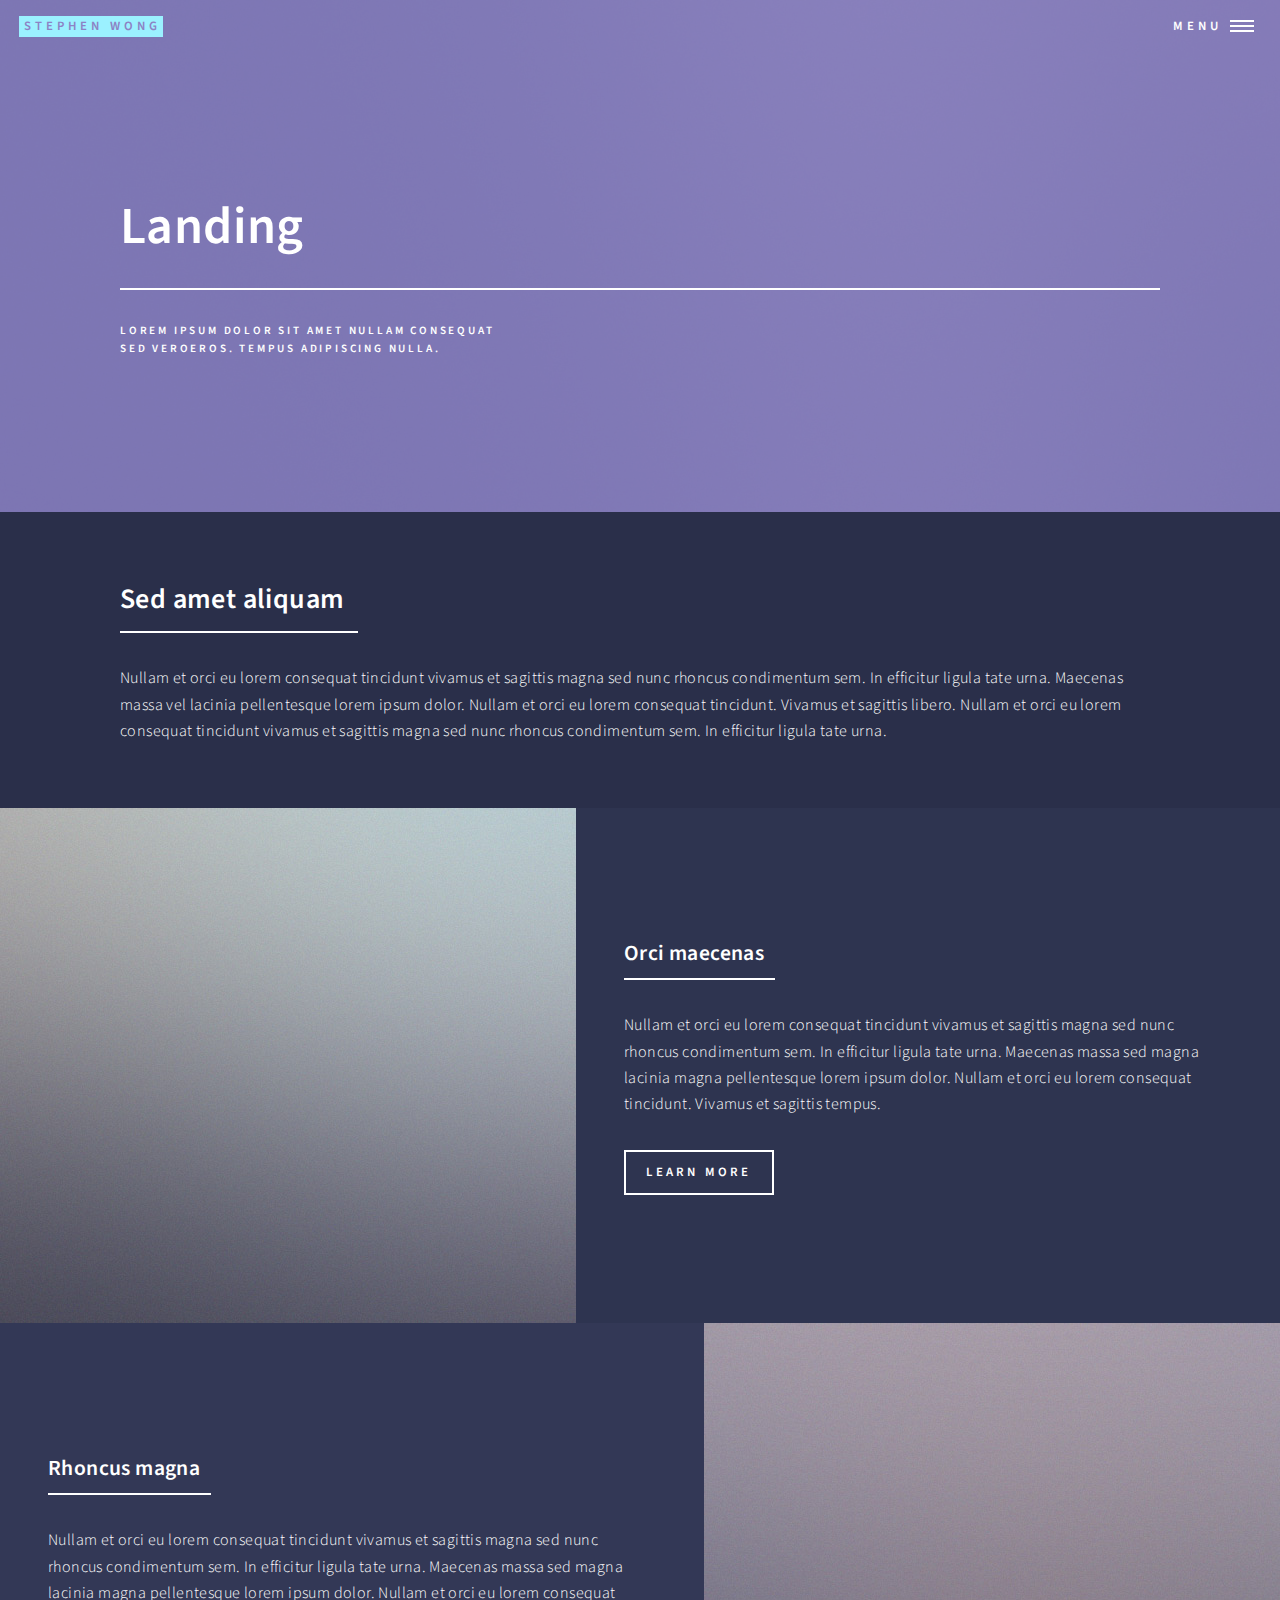
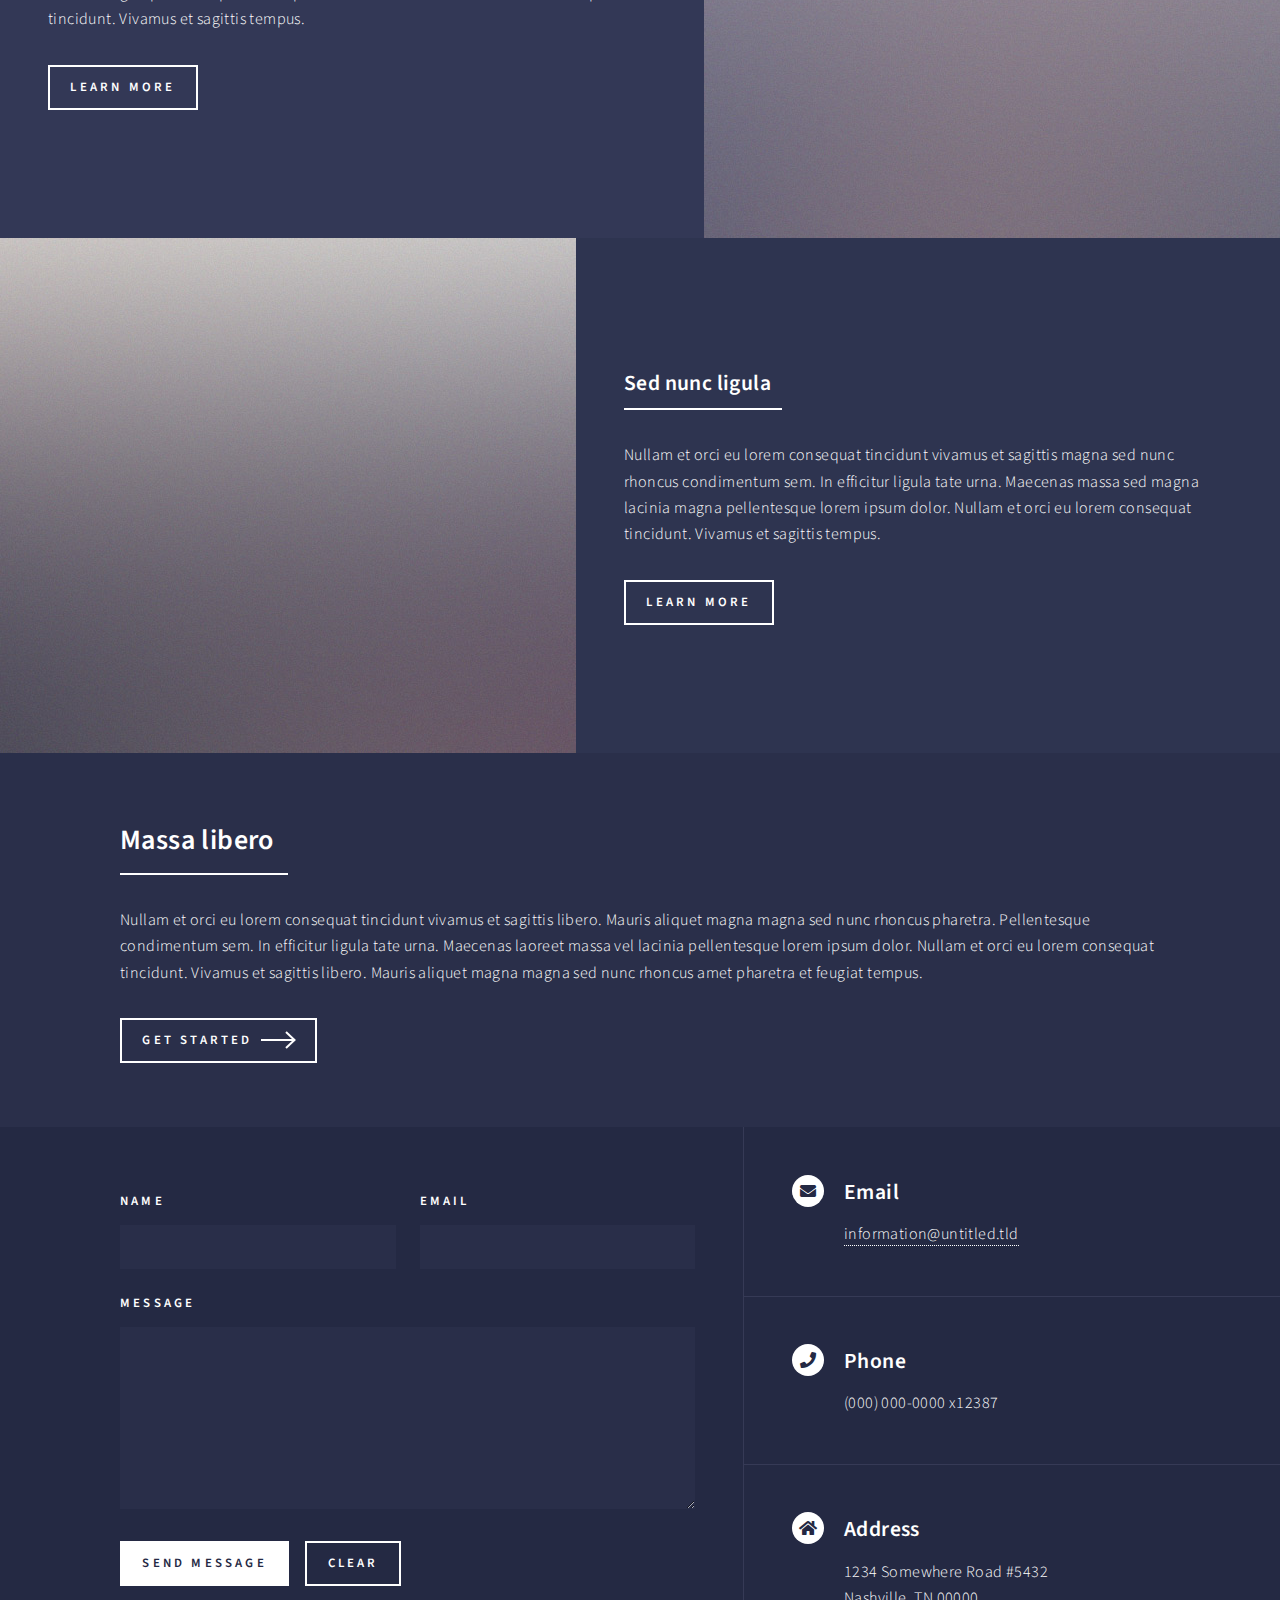
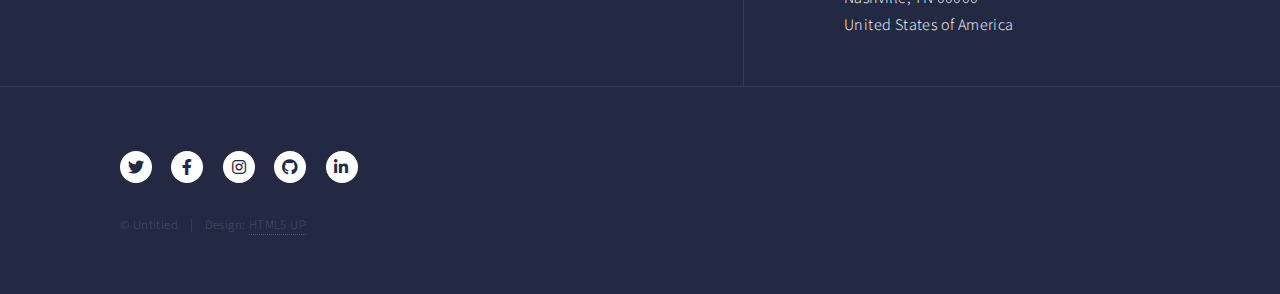
==== commit 0e95e85e: "added links" ====
--- a/landing.html
+++ b/landing.html
@@ -6,7 +6,7 @@
 -->
 <html>
 	<head>
-		<title>Landing - Forty by HTML5 UP</title>
+		<title>Stephen Wong</title>
 		<meta charset="utf-8" />
 		<meta name="viewport" content="width=device-width, initial-scale=1, user-scalable=no" />
 		<link rel="stylesheet" href="assets/css/main.css" />
@@ -20,7 +20,7 @@
 				<!-- Header -->
 				<!-- Note: The "styleN" class below should match that of the banner element. -->
 					<header id="header" class="alt style2">
-						<a href="index.html" class="logo"><strong>Forty</strong> <span>by HTML5 UP</span></a>
+						<a href="index.html" class="logo"><strong>Stephen Wong</strong></a>
 						<nav>
 							<a href="#menu">Menu</a>
 						</nav>
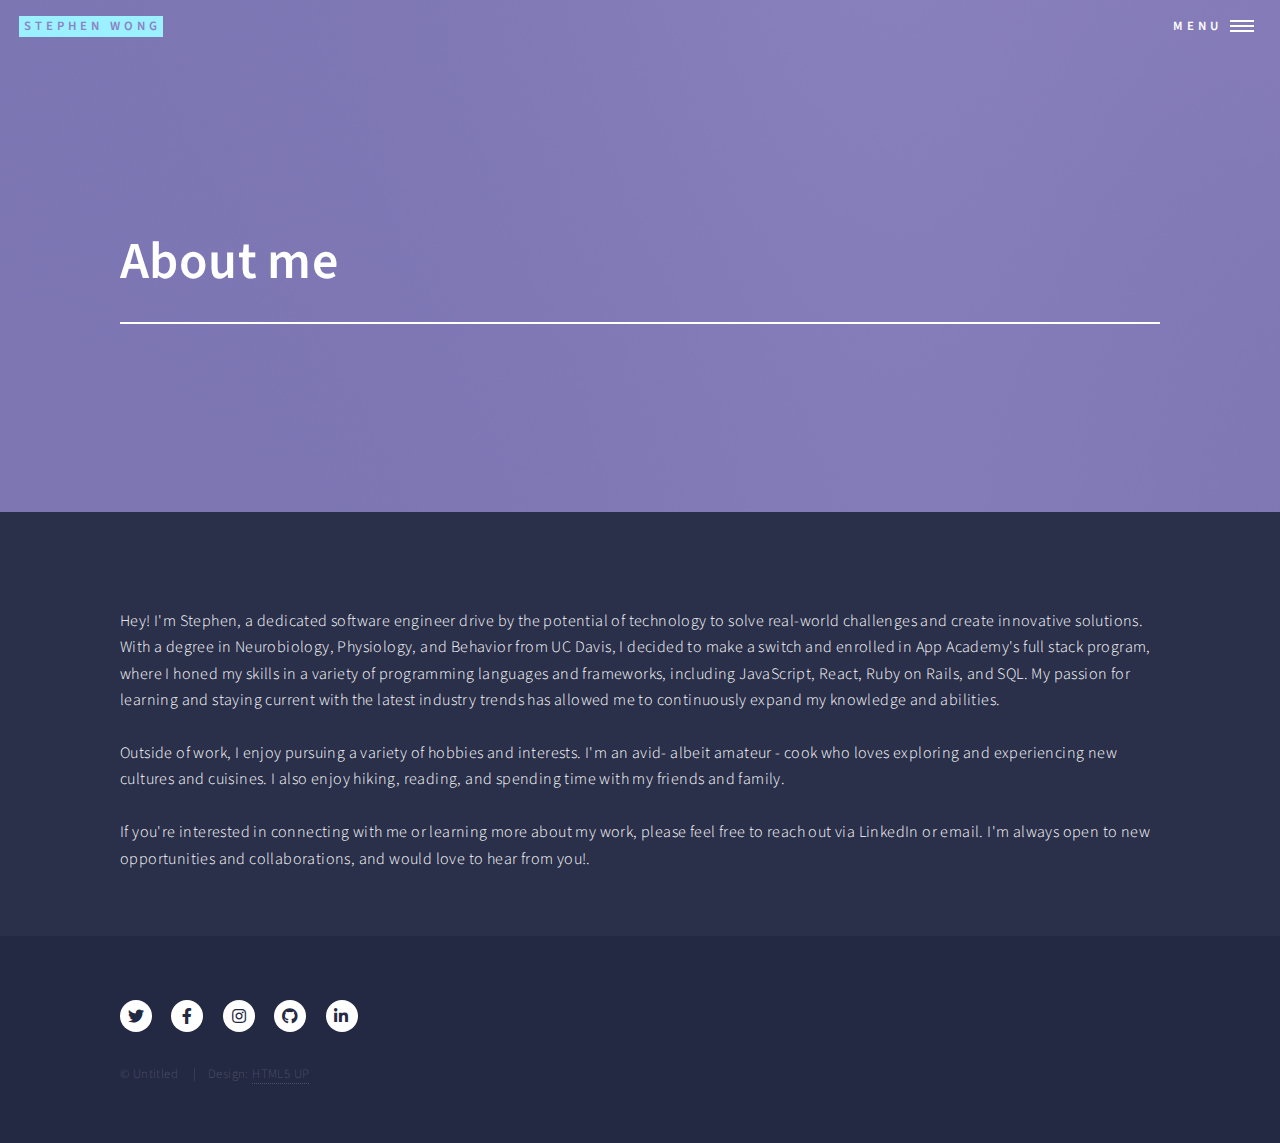
==== commit 3438f35d: "Add changes to site" ====
--- a/landing.html
+++ b/landing.html
@@ -5,217 +5,128 @@
 	Free for personal and commercial use under the CCA 3.0 license (html5up.net/license)
 -->
 <html>
-	<head>
-		<title>Stephen Wong</title>
-		<meta charset="utf-8" />
-		<meta name="viewport" content="width=device-width, initial-scale=1, user-scalable=no" />
-		<link rel="stylesheet" href="assets/css/main.css" />
-		<noscript><link rel="stylesheet" href="assets/css/noscript.css" /></noscript>
-	</head>
-	<body class="is-preload">
 
-		<!-- Wrapper -->
-			<div id="wrapper">
+<head>
+	<title>Stephen Wong</title>
+	<meta charset="utf-8" />
+	<meta name="viewport" content="width=device-width, initial-scale=1, user-scalable=no" />
+	<link rel="stylesheet" href="assets/css/main.css" />
+	<noscript>
+		<link rel="stylesheet" href="assets/css/noscript.css" />
+	</noscript>
+</head>
 
-				<!-- Header -->
-				<!-- Note: The "styleN" class below should match that of the banner element. -->
-					<header id="header" class="alt style2">
-						<a href="index.html" class="logo"><strong>Stephen Wong</strong></a>
-						<nav>
-							<a href="#menu">Menu</a>
-						</nav>
+<body class="is-preload">
+
+	<!-- Wrapper -->
+	<div id="wrapper">
+
+		<!-- Header -->
+		<!-- Note: The "styleN" class below should match that of the banner element. -->
+		<header id="header" class="alt style2">
+			<a href="index.html" class="logo"><strong>Stephen Wong</strong></a>
+			<nav>
+				<a href="#menu">Menu</a>
+			</nav>
+		</header>
+
+		<!-- Menu -->
+		<nav id="menu">
+			<ul class="links">
+				<li><a href="index.html">Home</a></li>
+				<li><a href="landing.html">Landing</a></li>
+				<li><a href="generic.html">Generic</a></li>
+				<li><a href="elements.html">Elements</a></li>
+			</ul>
+			<ul class="actions stacked">
+				<li><a href="#" class="button primary fit">Get Started</a></li>
+				<li><a href="#" class="button fit">Log In</a></li>
+			</ul>
+		</nav>
+
+		<!-- Banner -->
+		<!-- Note: The "styleN" class below should match that of the header element. -->
+		<section id="banner" class="style2">
+			<div class="inner">
+				<span class="image">
+					<img src="images/pic07.jpg" alt="" />
+				</span>
+				<header class="major">
+					<h1>About me</h1>
+				</header>
+				<!-- <div class="content">
+					<p>Lorem ipsum dolor sit amet nullam consequat<br />
+						sed veroeros. tempus adipiscing nulla.</p>
+				</div> -->
+			</div>
+		</section>
+
+		<!-- Main -->
+		<div id="main">
+
+			<!-- One -->
+			<section id="one">
+				<div class="inner">
+					<header class="major">
 					</header>
+					<p>Hey! I'm Stephen, a dedicated software engineer drive by the potential of technology to solve
+						real-world challenges and create innovative solutions. With a degree in Neurobiology,
+						Physiology, and Behavior from UC Davis, I decided to make a switch and enrolled in App Academy's
+						full stack program, where I honed my skills in a variety of programming languages and
+						frameworks, including JavaScript, React, Ruby on Rails, and SQL. My passion for learning and
+						staying current with the latest industry trends has allowed me to continuously expand my
+						knowledge and abilities.
+						<br />
+						<br />
+						Outside of work, I enjoy pursuing a variety of hobbies and interests. I'm an avid- albeit
+						amateur - cook who loves exploring and experiencing new cultures and cuisines. I also enjoy
+						hiking, reading, and spending time with my friends and family.
+						<br />
+						<br />
+						If you're interested in connecting with me or learning more about my work, please feel free to
+						reach out via LinkedIn or email. I'm always open to new opportunities and collaborations, and
+						would love to hear from you!.
+					</p>
+				</div>
+			</section>
 
-				<!-- Menu -->
-					<nav id="menu">
-						<ul class="links">
-							<li><a href="index.html">Home</a></li>
-							<li><a href="landing.html">Landing</a></li>
-							<li><a href="generic.html">Generic</a></li>
-							<li><a href="elements.html">Elements</a></li>
-						</ul>
-						<ul class="actions stacked">
-							<li><a href="#" class="button primary fit">Get Started</a></li>
-							<li><a href="#" class="button fit">Log In</a></li>
-						</ul>
-					</nav>
+			<!-- Two -->
 
-				<!-- Banner -->
-				<!-- Note: The "styleN" class below should match that of the header element. -->
-					<section id="banner" class="style2">
-						<div class="inner">
-							<span class="image">
-								<img src="images/pic07.jpg" alt="" />
-							</span>
-							<header class="major">
-								<h1>Landing</h1>
-							</header>
-							<div class="content">
-								<p>Lorem ipsum dolor sit amet nullam consequat<br />
-								sed veroeros. tempus adipiscing nulla.</p>
-							</div>
-						</div>
-					</section>
 
-				<!-- Main -->
-					<div id="main">
+			<!-- Three -->
 
-						<!-- One -->
-							<section id="one">
-								<div class="inner">
-									<header class="major">
-										<h2>Sed amet aliquam</h2>
-									</header>
-									<p>Nullam et orci eu lorem consequat tincidunt vivamus et sagittis magna sed nunc rhoncus condimentum sem. In efficitur ligula tate urna. Maecenas massa vel lacinia pellentesque lorem ipsum dolor. Nullam et orci eu lorem consequat tincidunt. Vivamus et sagittis libero. Nullam et orci eu lorem consequat tincidunt vivamus et sagittis magna sed nunc rhoncus condimentum sem. In efficitur ligula tate urna.</p>
-								</div>
-							</section>
+		</div>
 
-						<!-- Two -->
-							<section id="two" class="spotlights">
-								<section>
-									<a href="generic.html" class="image">
-										<img src="images/pic08.jpg" alt="" data-position="center center" />
-									</a>
-									<div class="content">
-										<div class="inner">
-											<header class="major">
-												<h3>Orci maecenas</h3>
-											</header>
-											<p>Nullam et orci eu lorem consequat tincidunt vivamus et sagittis magna sed nunc rhoncus condimentum sem. In efficitur ligula tate urna. Maecenas massa sed magna lacinia magna pellentesque lorem ipsum dolor. Nullam et orci eu lorem consequat tincidunt. Vivamus et sagittis tempus.</p>
-											<ul class="actions">
-												<li><a href="generic.html" class="button">Learn more</a></li>
-											</ul>
-										</div>
-									</div>
-								</section>
-								<section>
-									<a href="generic.html" class="image">
-										<img src="images/pic09.jpg" alt="" data-position="top center" />
-									</a>
-									<div class="content">
-										<div class="inner">
-											<header class="major">
-												<h3>Rhoncus magna</h3>
-											</header>
-											<p>Nullam et orci eu lorem consequat tincidunt vivamus et sagittis magna sed nunc rhoncus condimentum sem. In efficitur ligula tate urna. Maecenas massa sed magna lacinia magna pellentesque lorem ipsum dolor. Nullam et orci eu lorem consequat tincidunt. Vivamus et sagittis tempus.</p>
-											<ul class="actions">
-												<li><a href="generic.html" class="button">Learn more</a></li>
-											</ul>
-										</div>
-									</div>
-								</section>
-								<section>
-									<a href="generic.html" class="image">
-										<img src="images/pic10.jpg" alt="" data-position="25% 25%" />
-									</a>
-									<div class="content">
-										<div class="inner">
-											<header class="major">
-												<h3>Sed nunc ligula</h3>
-											</header>
-											<p>Nullam et orci eu lorem consequat tincidunt vivamus et sagittis magna sed nunc rhoncus condimentum sem. In efficitur ligula tate urna. Maecenas massa sed magna lacinia magna pellentesque lorem ipsum dolor. Nullam et orci eu lorem consequat tincidunt. Vivamus et sagittis tempus.</p>
-											<ul class="actions">
-												<li><a href="generic.html" class="button">Learn more</a></li>
-											</ul>
-										</div>
-									</div>
-								</section>
-							</section>
+		<!-- Contact -->
 
-						<!-- Three -->
-							<section id="three">
-								<div class="inner">
-									<header class="major">
-										<h2>Massa libero</h2>
-									</header>
-									<p>Nullam et orci eu lorem consequat tincidunt vivamus et sagittis libero. Mauris aliquet magna magna sed nunc rhoncus pharetra. Pellentesque condimentum sem. In efficitur ligula tate urna. Maecenas laoreet massa vel lacinia pellentesque lorem ipsum dolor. Nullam et orci eu lorem consequat tincidunt. Vivamus et sagittis libero. Mauris aliquet magna magna sed nunc rhoncus amet pharetra et feugiat tempus.</p>
-									<ul class="actions">
-										<li><a href="generic.html" class="button next">Get Started</a></li>
-									</ul>
-								</div>
-							</section>
+		<!-- Footer -->
+		<footer id="footer">
+			<div class="inner">
+				<ul class="icons">
+					<li><a href="#" class="icon brands alt fa-twitter"><span class="label">Twitter</span></a></li>
+					<li><a href="#" class="icon brands alt fa-facebook-f"><span class="label">Facebook</span></a></li>
+					<li><a href="#" class="icon brands alt fa-instagram"><span class="label">Instagram</span></a></li>
+					<li><a href="#" class="icon brands alt fa-github"><span class="label">GitHub</span></a></li>
+					<li><a href="#" class="icon brands alt fa-linkedin-in"><span class="label">LinkedIn</span></a></li>
+				</ul>
+				<ul class="copyright">
+					<li>&copy; Untitled</li>
+					<li>Design: <a href="https://html5up.net">HTML5 UP</a></li>
+				</ul>
+			</div>
+		</footer>
 
-					</div>
+	</div>
 
-				<!-- Contact -->
-					<section id="contact">
-						<div class="inner">
-							<section>
-								<form method="post" action="#">
-									<div class="fields">
-										<div class="field half">
-											<label for="name">Name</label>
-											<input type="text" name="name" id="name" />
-										</div>
-										<div class="field half">
-											<label for="email">Email</label>
-											<input type="text" name="email" id="email" />
-										</div>
-										<div class="field">
-											<label for="message">Message</label>
-											<textarea name="message" id="message" rows="6"></textarea>
-										</div>
-									</div>
-									<ul class="actions">
-										<li><input type="submit" value="Send Message" class="primary" /></li>
-										<li><input type="reset" value="Clear" /></li>
-									</ul>
-								</form>
-							</section>
-							<section class="split">
-								<section>
-									<div class="contact-method">
-										<span class="icon solid alt fa-envelope"></span>
-										<h3>Email</h3>
-										<a href="#">information@untitled.tld</a>
-									</div>
-								</section>
-								<section>
-									<div class="contact-method">
-										<span class="icon solid alt fa-phone"></span>
-										<h3>Phone</h3>
-										<span>(000) 000-0000 x12387</span>
-									</div>
-								</section>
-								<section>
-									<div class="contact-method">
-										<span class="icon solid alt fa-home"></span>
-										<h3>Address</h3>
-										<span>1234 Somewhere Road #5432<br />
-										Nashville, TN 00000<br />
-										United States of America</span>
-									</div>
-								</section>
-							</section>
-						</div>
-					</section>
+	<!-- Scripts -->
+	<script src="assets/js/jquery.min.js"></script>
+	<script src="assets/js/jquery.scrolly.min.js"></script>
+	<script src="assets/js/jquery.scrollex.min.js"></script>
+	<script src="assets/js/browser.min.js"></script>
+	<script src="assets/js/breakpoints.min.js"></script>
+	<script src="assets/js/util.js"></script>
+	<script src="assets/js/main.js"></script>
 
-				<!-- Footer -->
-					<footer id="footer">
-						<div class="inner">
-							<ul class="icons">
-								<li><a href="#" class="icon brands alt fa-twitter"><span class="label">Twitter</span></a></li>
-								<li><a href="#" class="icon brands alt fa-facebook-f"><span class="label">Facebook</span></a></li>
-								<li><a href="#" class="icon brands alt fa-instagram"><span class="label">Instagram</span></a></li>
-								<li><a href="#" class="icon brands alt fa-github"><span class="label">GitHub</span></a></li>
-								<li><a href="#" class="icon brands alt fa-linkedin-in"><span class="label">LinkedIn</span></a></li>
-							</ul>
-							<ul class="copyright">
-								<li>&copy; Untitled</li><li>Design: <a href="https://html5up.net">HTML5 UP</a></li>
-							</ul>
-						</div>
-					</footer>
+</body>
 
-			</div>
-
-		<!-- Scripts -->
-			<script src="assets/js/jquery.min.js"></script>
-			<script src="assets/js/jquery.scrolly.min.js"></script>
-			<script src="assets/js/jquery.scrollex.min.js"></script>
-			<script src="assets/js/browser.min.js"></script>
-			<script src="assets/js/breakpoints.min.js"></script>
-			<script src="assets/js/util.js"></script>
-			<script src="assets/js/main.js"></script>
-
-	</body>
 </html>